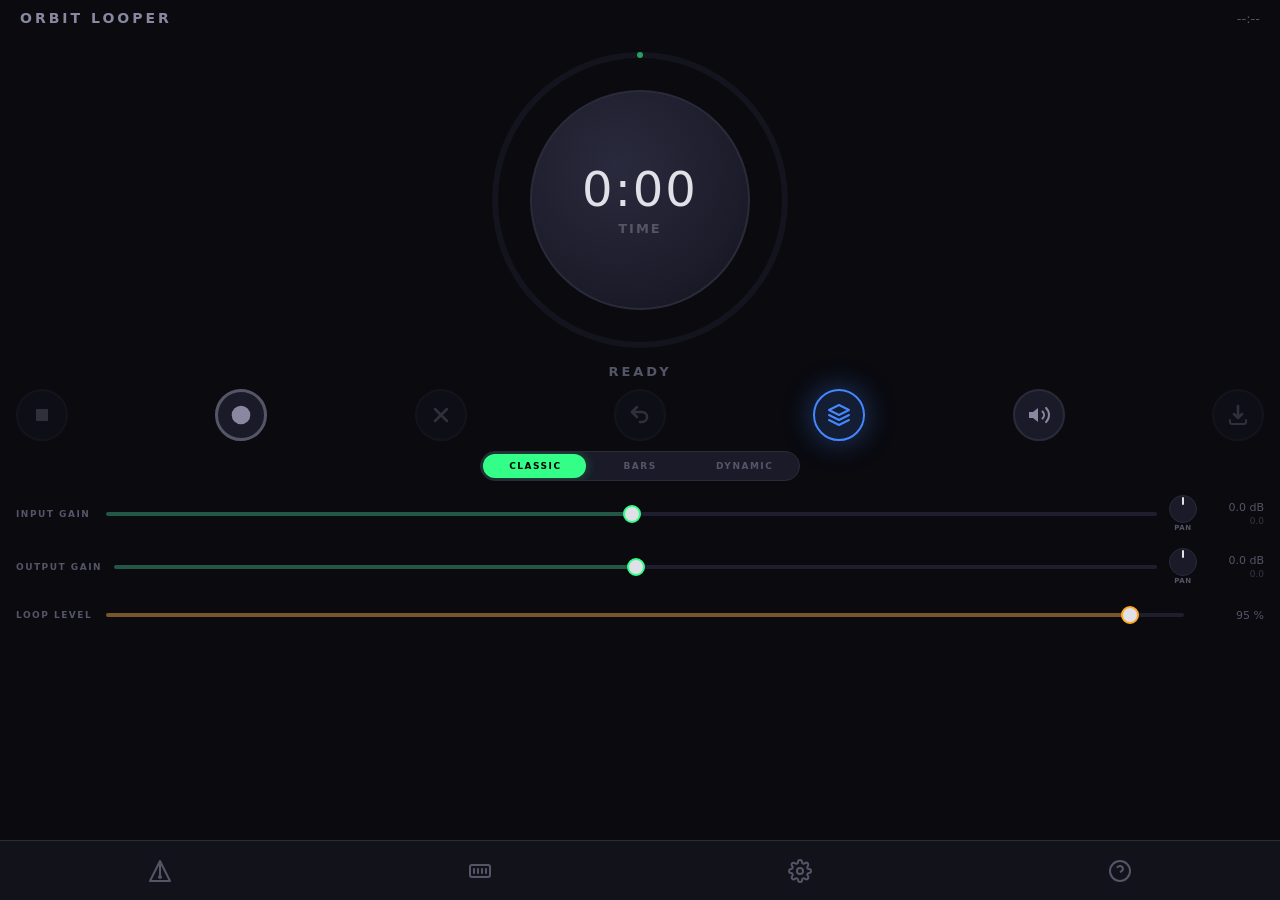
==== Source/ui/public/mobile-index.html @ c8491e8d "v1.0.1 — Android APK Release Android standalone app (arm64-v8a) with full feature parity to desktop:" ====
<!DOCTYPE html>
<html lang="en">

<head>
    <meta charset="UTF-8">
    <meta name="viewport" content="width=device-width, initial-scale=1.0, maximum-scale=1.0, user-scalable=no">
    <title>Orbit Looper</title>
    <link rel="stylesheet" href="style.css">
    <style>
        /* ================================================================
           MOBILE LAYOUT — portrait phone, no scaling
           The .app-wrapper is set to exact screen dimensions by JS below.
           ================================================================ */

        /* Fill screen exactly — JS sets explicit px width/height via inline style.
           Do NOT use width/height here; inline style must win without !important. */
        .app-wrapper {
            transform: none !important;
            flex-direction: column !important;
            overflow: hidden !important;
        }

        /* ── Bottom navigation (sidebar repositioned) ── */
        .sidebar {
            position: fixed !important;
            bottom: 0 !important;
            left: 0 !important;
            right: 0 !important;
            top: auto !important;
            width: 100% !important;
            min-height: unset !important;
            height: 60px !important;
            flex-direction: row !important;
            justify-content: space-around !important;
            align-items: center !important;
            padding: 0 !important;
            gap: 0 !important;
            border-top: 1px solid var(--border) !important;
            border-right: none !important;
            z-index: 200 !important;
        }
        .sidebar-logo   { display: none !important; }
        .sidebar-spacer { display: none !important; }
        .sidebar-icon {
            width: 52px !important;
            height: 52px !important;
            border-radius: 14px !important;
            flex-shrink: 0 !important;
        }

        /* ── Main content fills above bottom nav ── */
        .main-content {
            flex: 1 !important;
            width: 100% !important;
            max-width: 100% !important;
            min-width: 0 !important;
            margin-left: 0 !important;
            overflow-y: auto !important;
            overflow-x: hidden !important;
            padding-bottom: 64px !important;
            align-items: center !important;
            box-sizing: border-box !important;
        }

        /* ── Header ── */
        .header {
            padding: 10px 20px 6px !important;
        }

        /* ── Transport: compact padding for narrower screen ── */
        .transport {
            margin-top: 10px !important;
            padding: 0 16px !important;
        }
        .transport-btn {
            width: 52px !important;
            height: 52px !important;
        }

        /* ── Mode selector: full width ── */
        .mode-3way-container {
            margin-top: 10px !important;
        }
        .mode-3way {
            width: 85% !important;
            max-width: 320px !important;
        }

        /* ── Gain sliders: tighter for mobile ── */
        .gain-controls {
            padding: 0 16px !important;
            gap: 16px !important;
            margin-top: 14px !important;
            margin-bottom: 0 !important;
        }
        .gain-label {
            min-width: 78px !important;
            font-size: 9px !important;
        }
        .gain-slider-thumb {
            width: 18px !important;
            height: 18px !important;
        }

        /* ── State display ── */
        .state-display {
            margin-top: 4px !important;
        }

        /* ── Modals: JS sets width/height to screen.width × innerHeight
           so they don't extend into the off-screen area of the WebView. ── */
        .modal-overlay {
            left: 0 !important;
        }
        .modal-content, .modal {
            max-height: none !important;  /* JS sets this */
        }

        /* ── Pan knobs: slightly larger tap target ── */
        .pan-knob {
            width: 28px !important;
            height: 28px !important;
        }

        /* ── Modal scrolling fix ──
           .modal uses flex-column so the header stays pinned and .modal-content
           gets the remaining space and scrolls. min-height:0 is required to let
           a flex child shrink below its content size. ── */
        .modal {
            display: flex !important;
            flex-direction: column !important;
            overflow: hidden !important;
            background: var(--bg-panel) !important;
            border: 1px solid var(--border) !important;
            border-radius: 12px !important;
            padding: 20px !important;
            box-shadow: 0 10px 40px rgba(0, 0, 0, 0.5) !important;
            /* Force height to match maxHeight set by JS applyModalSize */
        }
        .modal .modal-header {
            flex-shrink: 0 !important;
        }
        .modal .modal-content {
            flex: 1 1 0 !important;
            min-height: 0 !important;
            overflow-y: auto !important;
            -webkit-overflow-scrolling: touch !important;
            /* Reset modal-content styles when nested inside .modal */
            background: none !important;
            border: none !important;
            border-radius: 0 !important;
            padding: 0 !important;
            box-shadow: none !important;
            max-height: none !important;
            width: auto !important;
        }
        /* Make close button a comfortable tap target on mobile */
        .modal-close {
            min-width: 44px !important;
            min-height: 44px !important;
            display: flex !important;
            align-items: center !important;
            justify-content: center !important;
        }
    </style>
</head>

<body>
    <div class="app-wrapper">

        <!-- SIDEBAR -->
        <div class="sidebar">
            <!-- Logo -->
            <div class="sidebar-logo" title="Orbit Looper">
                <svg viewBox="0 0 32 32" width="28" height="28" fill="none" stroke="currentColor" stroke-width="2.5"
                    stroke-linecap="round" stroke-linejoin="round">
                    <circle cx="16" cy="16" r="10" opacity="0.4" />
                    <path d="M16 6 A 10 10 0 0 1 26 16" stroke="var(--color-playing)" />
                    <circle cx="16" cy="16" r="3" fill="var(--color-playing)" stroke="none" />
                </svg>
            </div>

            <!-- Metronome Icon -->
            <div class="sidebar-icon" id="iconMetro" title="Metronome Settings">
                <svg viewBox="0 0 24 24" width="24" height="24" fill="none" stroke="currentColor" stroke-width="2">
                    <path d="M12 2L2 22h20L12 2zm0 4v10" stroke-linecap="round" stroke-linejoin="round" />
                    <circle cx="12" cy="18" r="2" fill="currentColor" stroke="none" />
                </svg>
            </div>

            <!-- MIDI Icon -->
            <div class="sidebar-icon" id="iconMidi" title="MIDI / Key Mapping">
                <svg viewBox="0 0 24 24" width="24" height="24" fill="none" stroke="currentColor" stroke-width="2">
                    <rect x="2" y="6" width="20" height="12" rx="2" stroke-linecap="round" />
                    <path d="M6 10v4M10 10v4M14 10v4M18 10v4" stroke-linecap="round" />
                </svg>
            </div>

            <div class="sidebar-spacer"></div>

            <!-- Speaker Icon (Audio Options - Standalone Only) -->
            <div class="sidebar-icon" id="iconAudio" title="Audio Options" style="display: none;">
                <svg viewBox="0 0 24 24" width="24" height="24" fill="none" stroke="currentColor" stroke-width="2">
                    <path d="M11 5L6 9H2v6h4l5 4V5zM15.54 8.46a5 5 0 0 1 0 7.07M19.07 4.93a10 10 0 0 1 0 14.14" />
                </svg>
            </div>

            <!-- Gear Icon (Orbit Settings) -->
            <div class="sidebar-icon" id="iconGear" title="Orbit Settings">
                <svg viewBox="0 0 24 24" width="24" height="24" fill="none" stroke="currentColor" stroke-width="2">
                    <circle cx="12" cy="12" r="3" />
                    <path
                        d="M19.4 15a1.65 1.65 0 0 0 .33 1.82l.06.06a2 2 0 0 1 0 2.83 2 2 0 0 1-2.83 0l-.06-.06a1.65 1.65 0 0 0-1.82-.33 1.65 1.65 0 0 0-1 1.51V21a2 2 0 0 1-2 2 2 2 0 0 1-2-2v-.09A1.65 1.65 0 0 0 9 19.4a1.65 1.65 0 0 0-1.82.33l-.06.06a2 2 0 0 1-2.83 0 2 2 0 0 1 0-2.83l.06-.06a1.65 1.65 0 0 0 .33-1.82 1.65 1.65 0 0 0-1.51-1H3a2 2 0 0 1-2-2 2 2 0 0 1 2-2h.09A1.65 1.65 0 0 0 4.6 9a1.65 1.65 0 0 0-.33-1.82l-.06-.06a2 2 0 0 1 0-2.83 2 2 0 0 1 2.83 0l.06.06a1.65 1.65 0 0 0 1.82.33H9a1.65 1.65 0 0 0 1-1.51V3a2 2 0 0 1 2-2 2 2 0 0 1 2 2v.09a1.65 1.65 0 0 0 1 1.51 1.65 1.65 0 0 0 1.82-.33l.06-.06a2 2 0 0 1 2.83 0 2 2 0 0 1 0 2.83l-.06.06a1.65 1.65 0 0 0-.33 1.82V9a1.65 1.65 0 0 0 1.51 1H21a2 2 0 0 1 2 2 2 2 0 0 1-2 2h-.09a1.65 1.65 0 0 0-1.51 1z" />
                </svg>
            </div>

            <!-- Help Icon -->
            <div class="sidebar-icon" id="iconHelp" title="Help / About">
                <svg viewBox="0 0 24 24" width="24" height="24" fill="none" stroke="currentColor" stroke-width="2">
                    <circle cx="12" cy="12" r="10" />
                    <path d="M9.09 9a3 3 0 0 1 5.83 1c0 2-3 3-3 3M12 17h.01" />
                </svg>
            </div>

            <!-- Fullscreen Icon (Hidden per user request for future implementation) -->
            <div class="sidebar-icon" id="iconFullscreen" title="Toggle Fullscreen" style="display: none;">
                <svg viewBox="0 0 24 24" width="24" height="24" fill="none" stroke="currentColor" stroke-width="2">
                    d="M8 3H5a2 2 0 0 0-2 2v3m18 0V5a2 2 0 0 0-2-2h-3m0 18h3a2 2 0 0 0 2-2v-3M3 16v3a2 2 0 0 0 2 2h3" />
                </svg>
            </div>
        </div>

        <!-- MAIN CONTENT -->
        <div class="main-content">
            <!-- Header -->
            <div class="header">
                <div class="plugin-name">Orbit Looper</div>
                <div class="loop-time" id="loopTime">--:--</div>
            </div>

            <!-- Main Knob Area -->
            <div class="knob-container">
                <!-- Playback position ring -->
                <svg class="playback-ring" viewBox="0 0 310 310">
                    <!-- Background ring -->
                    <circle cx="155" cy="155" r="145" fill="none" stroke="#1e1e2e" stroke-width="6" opacity="0.5" />
                    <!-- Playback arc -->
                    <circle id="playbackArc" cx="155" cy="155" r="145" fill="none" stroke="#33ff88" stroke-width="6"
                        stroke-dasharray="0 911" stroke-linecap="round" transform="rotate(-90 155 155)" opacity="0.6" />
                    <!-- Playhead dot -->
                    <circle id="playheadDot" cx="155" cy="10" r="5" fill="#33ff88" opacity="0" />
                </svg>

                <!-- Loop Level Knob (Visual Only) -->
                <div class="knob" id="knob">
                    <div class="knob-label">
                        <div class="knob-value" id="mainDisplay">0:00</div>
                        <div class="knob-subtext" id="subDisplay">TIME</div>
                    </div>
                </div>
            </div>

            <!-- State Display -->
            <div class="state-display">
                <div class="state-text empty" id="stateText">READY</div>
            </div>

            <!-- Transport Controls -->
            <div class="transport">
                <!-- Stop/Play Toggle Button -->
                <button class="transport-btn disabled" id="btnStop" title="Stop">
                    <svg class="btn-icon" viewBox="0 0 24 24" id="stopIcon">
                        <rect x="6" y="6" width="12" height="12" rx="1" />
                    </svg>
                </button>

                <!-- Record/Overdub Button -->
                <button class="transport-btn btn-record state-empty" id="btnRecord" title="Record">
                    <svg class="btn-icon" viewBox="0 0 24 24" id="recordIcon">
                        <circle cx="12" cy="12" r="8" />
                    </svg>
                </button>

                <!-- Clear Button -->
                <button class="transport-btn disabled" id="btnClear" title="Clear">
                    <svg class="btn-icon" viewBox="0 0 24 24">
                        <line x1="6" y1="6" x2="18" y2="18" stroke="currentColor" stroke-width="2.5"
                            stroke-linecap="round" />
                        <line x1="18" y1="6" x2="6" y2="18" stroke="currentColor" stroke-width="2.5"
                            stroke-linecap="round" />
                    </svg>
                </button>

                <!-- Undo Button -->
                <button class="transport-btn disabled" id="btnUndo" title="Undo Last Layer">
                    <svg class="btn-icon" viewBox="0 0 24 24">
                        <path d="M9 14L4 9l5-5" fill="none" stroke="currentColor" stroke-width="2.5"
                            stroke-linecap="round" stroke-linejoin="round" />
                        <path d="M4 9h10a5 5 0 0 1 0 10H12" fill="none" stroke="currentColor" stroke-width="2.5"
                            stroke-linecap="round" />
                    </svg>
                </button>

                <!-- Arm Overdub Button (Task 3) -->
                <button class="transport-btn active" id="btnArmOverdub" title="Arm Overdub">
                    <svg class="btn-icon" viewBox="0 0 24 24">
                        <path d="M12 2L2 7l10 5 10-5-10-5zM2 17l10 5 10-5M2 12l10 5 10-5" fill="none"
                            stroke="currentColor" stroke-width="2" stroke-linecap="round" stroke-linejoin="round" />
                    </svg>
                </button>

                <!-- Monitor Button -->
                <button class="transport-btn btn-monitor" id="btnMonitor" title="Disable Monitoring (Active)">
                    <svg class="btn-icon" viewBox="0 0 24 24" id="monitorIcon">
                        <polygon points="11 5 6 9 2 9 2 15 6 15 11 19 11 5" fill="currentColor"></polygon>
                        <path d="M15.54 8.46a5 5 0 0 1 0 7.07" fill="none" stroke="currentColor" stroke-width="2"
                            stroke-linecap="round" stroke-linejoin="round"></path>
                        <path d="M19.07 4.93a10 10 0 0 1 0 14.14" fill="none" stroke="currentColor" stroke-width="2"
                            stroke-linecap="round" stroke-linejoin="round"></path>
                    </svg>
                </button>

                <!-- Export Button -->
                <button class="transport-btn disabled" id="btnExport" title="Export WAV">
                    <svg class="btn-icon" viewBox="0 0 24 24">
                        <path d="M12 3v12M12 15l-4-4M12 15l4-4" fill="none" stroke="currentColor" stroke-width="2.5"
                            stroke-linecap="round" stroke-linejoin="round" />
                        <path d="M4 17v2a2 2 0 002 2h12a2 2 0 002-2v-2" fill="none" stroke="currentColor"
                            stroke-width="2" stroke-linecap="round" />
                    </svg>
                </button>
            </div>

            <!-- Loop Mode 3-Way Toggle -->
            <div class="mode-3way-container">
                <div class="mode-3way" id="loopModeToggle">
                    <div class="mode-segment active" id="segClassic" data-mode="0"
                        title="Classic: First recording defines the loop length. Overdubs stop at this boundary.">
                        CLASSIC</div>
                    <div class="mode-segment" id="segBars" data-mode="1"
                        title="Bars: Loop length is pre-determined by BPM and Bar settings in the Metronome panel.">BARS
                    </div>
                    <div class="mode-segment" id="segDynamic" data-mode="2"
                        title="Dynamic: Overdubs extend the loop length up to the Global Max Length in Settings.">
                        DYNAMIC</div>
                    <div class="mode-selection-pill" id="modePill"></div>
                </div>
            </div>

            <!-- UNIFIED GAIN, METERS, AND SETTINGS LAYOUT -->
            <div class="gain-controls">
                <!-- Input Gain Slider -->
                <div class="gain-control">
                    <div class="gain-label">Input Gain</div>
                    <div class="gain-slider-track" id="inputGainSlider">
                        <div class="gain-slider-meter" id="inputMeterFill"></div>
                        <div class="gain-slider-fill" id="inputGainFill"></div>
                        <div class="gain-slider-thumb" id="inputGainThumb"></div>
                    </div>
                    <div class="pan-knob-container">
                        <div class="pan-knob" id="inputPanKnob" title="Double-click to reset (Drag up/down to pan)">
                            <div class="pan-indicator" id="inputPanIndicator"></div>
                        </div>
                        <div class="pan-knob-label">PAN</div>
                    </div>
                    <div class="gain-value-container">
                        <div class="gain-value" id="inputGainValue">0.0 dB</div>
                        <div class="peak-value" id="inputPeakValue">0.0</div>
                    </div>
                </div>

                <!-- Output Gain Slider -->
                <div class="gain-control">
                    <div class="gain-label">Output Gain</div>
                    <div class="gain-slider-track" id="outputGainSlider">
                        <div class="gain-slider-meter" id="outputMeterFill"></div>
                        <div class="gain-slider-fill" id="outputGainFill"></div>
                        <div class="gain-slider-thumb" id="outputGainThumb"></div>
                    </div>
                    <div class="pan-knob-container">
                        <div class="pan-knob" id="outputPanKnob" title="Double-click to reset (Drag up/down to pan)">
                            <div class="pan-indicator" id="outputPanIndicator"></div>
                        </div>
                        <div class="pan-knob-label">PAN</div>
                    </div>
                    <div class="gain-value-container">
                        <div class="gain-value" id="outputGainValue">0.0 dB</div>
                        <div class="peak-value" id="outputPeakValue">0.0</div>
                    </div>
                </div>

                <!-- Loop Level -->
                <div class="gain-control">
                    <div class="gain-label">Loop Level</div>
                    <div class="gain-slider-track" id="loopLevelSlider">
                        <div class="gain-slider-fill" id="loopLevelFill"
                            style="background: rgba(255, 170, 34, 0.4); width: 95%;"></div>
                        <div class="gain-slider-thumb" id="loopLevelThumb"
                            style="border-color: var(--color-overdubbing); left: 95%;"></div>
                    </div>
                    <div class="pan-knob-container" style="visibility: hidden;">
                        <div class="pan-knob"></div>
                    </div>
                    <div class="gain-value" id="loopLevelValue">95 %</div>
                </div>
            </div>

            <!-- MIDI CC Mapping Panel -->

            <div class="midi-rows" id="midiRows">
                <!-- Column Headers -->
                <div class="mapping-header">
                    <div class="mapping-col-title"></div>
                    <div class="mapping-col-title">MIDI</div>
                    <div class="mapping-col-title">Key</div>
                </div>
                <div class="midi-row" data-action="11">
                    <div class="midi-action-name">Play</div>
                    <div class="mapping-cell">
                        <div class="midi-cc-display" id="midiCC11">--</div>
                        <button class="midi-learn-btn" id="midiLearn11">Learn</button>
                        <button class="midi-clear-btn hidden" id="midiClear11">&times;</button>
                    </div>
                    <div class="mapping-cell">
                        <div class="midi-cc-display" id="keyBind11">--</div>
                        <button class="midi-learn-btn" id="keyLearn11">Learn</button>
                        <button class="midi-clear-btn hidden" id="keyClear11">&times;</button>
                    </div>
                </div>
                <div class="midi-row" data-action="0">
                    <div class="midi-action-name">Record</div>
                    <div class="mapping-cell">
                        <div class="midi-cc-display" id="midiCC0">--</div>
                        <button class="midi-learn-btn" id="midiLearn0">Learn</button>
                        <button class="midi-clear-btn hidden" id="midiClear0">&times;</button>
                    </div>
                    <div class="mapping-cell">
                        <div class="midi-cc-display" id="keyBind0">--</div>
                        <button class="midi-learn-btn" id="keyLearn0">Learn</button>
                        <button class="midi-clear-btn hidden" id="keyClear0">&times;</button>
                    </div>
                </div>
                <div class="midi-row" data-action="1">
                    <div class="midi-action-name">Stop</div>
                    <div class="mapping-cell">
                        <div class="midi-cc-display" id="midiCC1">--</div>
                        <button class="midi-learn-btn" id="midiLearn1">Learn</button>
                        <button class="midi-clear-btn hidden" id="midiClear1">&times;</button>
                    </div>
                    <div class="mapping-cell">
                        <div class="midi-cc-display" id="keyBind1">--</div>
                        <button class="midi-learn-btn" id="keyLearn1">Learn</button>
                        <button class="midi-clear-btn hidden" id="keyClear1">&times;</button>
                    </div>
                </div>
                <div class="midi-row" data-action="2">
                    <div class="midi-action-name">Clear</div>
                    <div class="mapping-cell">
                        <div class="midi-cc-display" id="midiCC2">--</div>
                        <button class="midi-learn-btn" id="midiLearn2">Learn</button>
                        <button class="midi-clear-btn hidden" id="midiClear2">&times;</button>
                    </div>
                    <div class="mapping-cell">
                        <div class="midi-cc-display" id="keyBind2">--</div>
                        <button class="midi-learn-btn" id="keyLearn2">Learn</button>
                        <button class="midi-clear-btn hidden" id="keyClear2">&times;</button>
                    </div>
                </div>
                <div class="midi-row" data-action="3">
                    <div class="midi-action-name">Undo</div>
                    <div class="mapping-cell">
                        <div class="midi-cc-display" id="midiCC3">--</div>
                        <button class="midi-learn-btn" id="midiLearn3">Learn</button>
                        <button class="midi-clear-btn hidden" id="midiClear3">&times;</button>
                    </div>
                    <div class="mapping-cell">
                        <div class="midi-cc-display" id="keyBind3">--</div>
                        <button class="midi-learn-btn" id="keyLearn3">Learn</button>
                        <button class="midi-clear-btn hidden" id="keyClear3">&times;</button>
                    </div>
                </div>
                <div class="midi-row" data-action="4">
                    <div class="midi-action-name">Footswitch</div>
                    <div class="mapping-cell">
                        <div class="midi-cc-display" id="midiCC4">--</div>
                        <button class="midi-learn-btn" id="midiLearn4">Learn</button>
                        <button class="midi-clear-btn hidden" id="midiClear4">&times;</button>
                    </div>
                    <div class="mapping-cell">
                        <div class="midi-cc-display" id="keyBind4">--</div>
                        <button class="midi-learn-btn" id="keyLearn4">Learn</button>
                        <button class="midi-clear-btn hidden" id="keyClear4">&times;</button>
                    </div>
                </div>
                <div class="midi-row" data-action="5">
                    <div class="midi-action-name">Overdub</div>
                    <div class="mapping-cell">
                        <div class="midi-cc-display" id="midiCC5">--</div>
                        <button class="midi-learn-btn" id="midiLearn5">Learn</button>
                        <button class="midi-clear-btn hidden" id="midiClear5">&times;</button>
                    </div>
                    <div class="mapping-cell">
                        <div class="midi-cc-display" id="keyBind5">--</div>
                        <button class="midi-learn-btn" id="keyLearn5">Learn</button>
                        <button class="midi-clear-btn hidden" id="keyClear5">&times;</button>
                    </div>
                </div>
                <div class="midi-row" data-action="6">
                    <div class="midi-action-name">Bar Mode</div>
                    <div class="mapping-cell">
                        <div class="midi-cc-display" id="midiCC6">--</div>
                        <button class="midi-learn-btn" id="midiLearn6">Learn</button>
                        <button class="midi-clear-btn hidden" id="midiClear6">&times;</button>
                    </div>
                    <div class="mapping-cell">
                        <div class="midi-cc-display" id="keyBind6">--</div>
                        <button class="midi-learn-btn" id="keyLearn6">Learn</button>
                        <button class="midi-clear-btn hidden" id="keyClear6">&times;</button>
                    </div>
                </div>
                <div class="midi-row" data-action="7">
                    <div class="midi-action-name">Click</div>
                    <div class="mapping-cell">
                        <div class="midi-cc-display" id="midiCC7">--</div>
                        <button class="midi-learn-btn" id="midiLearn7">Learn</button>
                        <button class="midi-clear-btn hidden" id="midiClear7">&times;</button>
                    </div>
                    <div class="mapping-cell">
                        <div class="midi-cc-display" id="keyBind7">--</div>
                        <button class="midi-learn-btn" id="keyLearn7">Learn</button>
                        <button class="midi-clear-btn hidden" id="keyClear7">&times;</button>
                    </div>
                </div>
                <div class="midi-row" data-action="8">
                    <div class="midi-action-name">Pre-count</div>
                    <div class="mapping-cell">
                        <div class="midi-cc-display" id="midiCC8">--</div>
                        <button class="midi-learn-btn" id="midiLearn8">Learn</button>
                        <button class="midi-clear-btn hidden" id="midiClear8">&times;</button>
                    </div>
                    <div class="mapping-cell">
                        <div class="midi-cc-display" id="keyBind8">--</div>
                        <button class="midi-learn-btn" id="keyLearn8">Learn</button>
                        <button class="midi-clear-btn hidden" id="keyClear8">&times;</button>
                    </div>
                </div>
                <div class="midi-row" data-action="9">
                    <div class="midi-action-name">Arm Overdub</div>
                    <div class="mapping-cell">
                        <div class="midi-cc-display" id="midiCC9">--</div>
                        <button class="midi-learn-btn" id="midiLearn9">Learn</button>
                        <button class="midi-clear-btn hidden" id="midiClear9">&times;</button>
                    </div>
                    <div class="mapping-cell">
                        <div class="midi-cc-display" id="keyBind9">--</div>
                        <button class="midi-learn-btn" id="keyLearn9">Learn</button>
                        <button class="midi-clear-btn hidden" id="keyClear9">&times;</button>
                    </div>
                </div>
                <div class="midi-row" data-action="10">
                    <div class="midi-action-name">Play Click</div>
                    <div class="mapping-cell">
                        <div class="midi-cc-display" id="midiCC10">--</div>
                        <button class="midi-learn-btn" id="midiLearn10">Learn</button>
                        <button class="midi-clear-btn hidden" id="midiClear10">&times;</button>
                    </div>
                    <div class="mapping-cell">
                        <div class="midi-cc-display" id="keyBind10">--</div>
                        <button class="midi-learn-btn" id="keyLearn10">Learn</button>
                        <button class="midi-clear-btn hidden" id="keyClear10">&times;</button>
                    </div>
                </div>
                <div class="midi-row" data-action="12">
                    <div class="midi-action-name">Monitor</div>
                    <div class="mapping-cell">
                        <div class="midi-cc-display" id="midiCC12">--</div>
                        <button class="midi-learn-btn" id="midiLearn12">Learn</button>
                        <button class="midi-clear-btn hidden" id="midiClear12">&times;</button>
                    </div>
                    <div class="mapping-cell">
                        <div class="midi-cc-display" id="keyBind12">--</div>
                        <button class="midi-learn-btn" id="keyLearn12">Learn</button>
                        <button class="midi-clear-btn hidden" id="keyClear12">&times;</button>
                    </div>
                </div>
                <div class="midi-row" data-action="13">
                    <div class="midi-action-name">Loop Mode ↻</div>
                    <div class="mapping-cell">
                        <div class="midi-cc-display" id="midiCC13">--</div>
                        <button class="midi-learn-btn" id="midiLearn13">Learn</button>
                        <button class="midi-clear-btn hidden" id="midiClear13">&times;</button>
                    </div>
                    <div class="mapping-cell">
                        <div class="midi-cc-display" id="keyBind13">--</div>
                        <button class="midi-learn-btn" id="keyLearn13">Learn</button>
                        <button class="midi-clear-btn hidden" id="keyClear13">&times;</button>
                    </div>
                </div>
                <div class="midi-row" data-action="14">
                    <div class="midi-action-name">Classic Mode</div>
                    <div class="mapping-cell">
                        <div class="midi-cc-display" id="midiCC14">--</div>
                        <button class="midi-learn-btn" id="midiLearn14">Learn</button>
                        <button class="midi-clear-btn hidden" id="midiClear14">&times;</button>
                    </div>
                    <div class="mapping-cell">
                        <div class="midi-cc-display" id="keyBind14">--</div>
                        <button class="midi-learn-btn" id="keyLearn14">Learn</button>
                        <button class="midi-clear-btn hidden" id="keyClear14">&times;</button>
                    </div>
                </div>
                <div class="midi-row" data-action="15">
                    <div class="midi-action-name">Beats Mode</div>
                    <div class="mapping-cell">
                        <div class="midi-cc-display" id="midiCC15">--</div>
                        <button class="midi-learn-btn" id="midiLearn15">Learn</button>
                        <button class="midi-clear-btn hidden" id="midiClear15">&times;</button>
                    </div>
                    <div class="mapping-cell">
                        <div class="midi-cc-display" id="keyBind15">--</div>
                        <button class="midi-learn-btn" id="keyLearn15">Learn</button>
                        <button class="midi-clear-btn hidden" id="keyClear15">&times;</button>
                    </div>
                </div>
                <div class="midi-row" data-action="16">
                    <div class="midi-action-name">Dynamic Mode</div>
                    <div class="mapping-cell">
                        <div class="midi-cc-display" id="midiCC16">--</div>
                        <button class="midi-learn-btn" id="midiLearn16">Learn</button>
                        <button class="midi-clear-btn hidden" id="midiClear16">&times;</button>
                    </div>
                    <div class="mapping-cell">
                        <div class="midi-cc-display" id="keyBind16">--</div>
                        <button class="midi-learn-btn" id="keyLearn16">Learn</button>
                        <button class="midi-clear-btn hidden" id="keyClear16">&times;</button>
                    </div>
                </div>
                <div class="midi-row" data-action="17">
                    <div class="midi-action-name">Pan In → L</div>
                    <div class="mapping-cell">
                        <div class="midi-cc-display" id="midiCC17">--</div>
                        <button class="midi-learn-btn" id="midiLearn17">Learn</button>
                        <button class="midi-clear-btn hidden" id="midiClear17">&times;</button>
                    </div>
                    <div class="mapping-cell">
                        <div class="midi-cc-display" id="keyBind17">--</div>
                        <button class="midi-learn-btn" id="keyLearn17">Learn</button>
                        <button class="midi-clear-btn hidden" id="keyClear17">&times;</button>
                    </div>
                </div>
                <div class="midi-row" data-action="18">
                    <div class="midi-action-name">Pan In → C</div>
                    <div class="mapping-cell">
                        <div class="midi-cc-display" id="midiCC18">--</div>
                        <button class="midi-learn-btn" id="midiLearn18">Learn</button>
                        <button class="midi-clear-btn hidden" id="midiClear18">&times;</button>
                    </div>
                    <div class="mapping-cell">
                        <div class="midi-cc-display" id="keyBind18">--</div>
                        <button class="midi-learn-btn" id="keyLearn18">Learn</button>
                        <button class="midi-clear-btn hidden" id="keyClear18">&times;</button>
                    </div>
                </div>
                <div class="midi-row" data-action="19">
                    <div class="midi-action-name">Pan In → R</div>
                    <div class="mapping-cell">
                        <div class="midi-cc-display" id="midiCC19">--</div>
                        <button class="midi-learn-btn" id="midiLearn19">Learn</button>
                        <button class="midi-clear-btn hidden" id="midiClear19">&times;</button>
                    </div>
                    <div class="mapping-cell">
                        <div class="midi-cc-display" id="keyBind19">--</div>
                        <button class="midi-learn-btn" id="keyLearn19">Learn</button>
                        <button class="midi-clear-btn hidden" id="keyClear19">&times;</button>
                    </div>
                </div>

            </div>



            <div class="metro-content" id="metroContent">
                <!-- ROW 1: Timing & Mode -->
                <div class="metro-grid-row">
                    <div class="metro-group">
                        <div class="metro-input-wrapper">
                            <span class="metro-label-small">BPM</span>
                            <input type="number" class="metro-input" id="bpmInput" value="120" min="30" max="300">
                        </div>
                    </div>

                    <div class="metro-group">
                        <div class="metro-input-wrapper">
                            <span class="metro-label-small">BEATS</span>
                            <input type="number" class="metro-input" id="beatsInput" value="4" min="1" max="16">
                        </div>
                    </div>

                    <!-- Loop Length (Always visible now) -->
                    <div class="metro-group" id="barsInputContainer">
                        <div class="metro-input-wrapper">
                            <span class="metro-label-small">BARS</span>
                            <input type="number" class="metro-input" id="barsInput" value="4" min="1" max="999">
                        </div>
                    </div>

                    <div class="metro-group" style="margin-left: auto;">
                        <span class="metro-label-small">MODE</span>
                        <div class="metro-mode-display" id="metroModeDisplay">SEC</div>
                    </div>
                </div>

                <div class="metro-duration" id="metroDuration">Duration: 8.0s</div>

                <!-- ROW 2: Playback Features -->
                <div class="metro-grid-row">
                    <div class="metro-group">
                        <span class="metro-label-small">CLICK</span>
                        <div class="toggle-switch" id="clickToggle">
                            <div class="toggle-thumb"></div>
                        </div>
                        <button class="play-click-btn" id="playClickBtn" title="Audition Click">
                            <svg viewBox="0 0 24 24" width="10" height="10" fill="currentColor">
                                <path d="M8 5v14l11-7z" />
                            </svg>
                        </button>
                    </div>

                    <div class="metro-group">
                        <span class="metro-label-small">PRE-COUNT</span>
                        <div class="toggle-switch" id="preCountToggle">
                            <div class="toggle-thumb"></div>
                        </div>
                    </div>

                    <div class="metro-group" id="preCountGroup"
                        style="opacity: 0.4; pointer-events: none; margin-left: 0;">
                        <div class="metro-input-wrapper">
                            <span class="metro-label-small">PRE-COUNT BARS</span>
                            <input type="number" class="metro-input" id="preCountBarsInput" value="2" min="1" max="16"
                                style="width: 40px;">
                        </div>
                    </div>
                </div>

                <!-- ROW 3: Rhythm Matrix -->
                <div class="metro-matrix">
                    <div class="rhythm-row-container">
                        <span class="rhythm-label-large">A</span>
                        <div class="rhythm-row" id="accentRow"></div>
                    </div>
                    <div class="rhythm-row-container">
                        <span class="rhythm-label-large">B</span>
                        <div class="rhythm-row" id="regularRow"></div>
                    </div>
                </div>
            </div>
        </div>

        <!-- Version Footer -->
        <!-- MODALS -->
        <style>
            .modal-overlay {
                position: fixed;
                top: 0;
                left: 60px;
                /* Offset by sidebar */
                right: 0;
                bottom: 0;
                background: rgba(0, 0, 0, 0.85);
                z-index: 200;
                display: none;
                justify-content: center;
                align-items: center;
                backdrop-filter: blur(4px);
            }

            .modal-overlay.open {
                display: flex;
            }

            .modal-content {
                background: var(--bg-panel);
                border: 1px solid var(--border);
                border-radius: 12px;
                width: 90%;
                max-width: 400px;
                max-height: 90vh;
                overflow-y: auto;
                padding: 20px;
                box-shadow: 0 10px 40px rgba(0, 0, 0, 0.5);
                position: relative;
            }

            .modal-header {
                display: flex;
                justify-content: space-between;
                align-items: center;
                margin-bottom: 20px;
                padding-bottom: 10px;
                border-bottom: 1px solid var(--border);
            }

            .modal-title {
                font-size: 14px;
                font-weight: 700;
                text-transform: uppercase;
                letter-spacing: 2px;
                color: var(--text-primary);
            }

            .modal-close {
                background: none;
                border: none;
                color: var(--text-dim);
                font-size: 24px;
                cursor: pointer;
                line-height: 1;
            }

            .modal-close:hover {
                color: var(--text-primary);
            }
        </style>

        <!-- METRONOME MODAL -->
        <div class="modal-overlay" id="modalMetro">
            <div class="modal-content">
                <div class="modal-header">
                    <div class="modal-title">Metronome Settings</div>
                    <button class="modal-close" onclick="toggleModal('modalMetro')">&times;</button>
                </div>
                <!-- Content moved from panel -->
                <div id="metroModalContent"></div>
            </div>
        </div>

        <!-- MIDI MODAL -->
        <div class="modal-overlay" id="modalMidi">
            <div class="modal-content">
                <div class="modal-header">
                    <div class="modal-title">Mapping</div>
                    <button class="modal-close" onclick="toggleModal('modalMidi')">&times;</button>
                </div>
                <div id="midiModalContent"></div>
            </div>
        </div>

        <!-- SETTINGS MODAL -->
        <div class="modal-overlay" id="modalSettings">
            <div class="modal">
                <div class="modal-header">
                    <div class="modal-title">Orbit Settings</div>
                    <div class="modal-close" onclick="toggleModal('modalSettings')">&times;</div>
                </div>
                <div class="modal-content" id="settingsModalContent">
                    <!-- content moved by JS -->
                </div>
            </div>
        </div>

        <!-- HELP MODAL -->
        <div class="modal-overlay" id="modalHelp">
            <div class="modal">
                <div class="modal-header">
                    <div class="modal-title">Help / About</div>
                    <div class="modal-close" onclick="toggleModal('modalHelp')">&times;</div>
                </div>
                <div class="modal-content" id="helpModalContent">
                    <!-- content moved by JS -->
                </div>
            </div>
        </div>

        <!-- No resize handle on Android -->

    </div> <!-- Close app-wrapper -->

    <!-- OFF-SCREEN CONTENT TO BE MOVED INTO MODALS -->
    <div style="display:none">
        <!-- Settings Content -->
        <div id="settingsContent">
            <div class="settings-group">
                <div class="settings-label">GLOBAL MAX LENGTH</div>
                <div class="settings-desc">Allocates fixed RAM for all loop layers. Higher values use more memory.</div>
                <div class="settings-options" id="maxLenOptions">
                    <button class="settings-opt" data-value="60">1m</button>
                    <button class="settings-opt" data-value="120">2m</button>
                    <button class="settings-opt active" data-value="300">5m</button>
                    <button class="settings-opt" data-value="600">10m</button>
                    <button class="settings-opt" data-value="1200">20m</button>
                </div>
            </div>
            <div class="settings-group">
                <div class="settings-label">MAX LAYERS</div>
                <div class="settings-desc">Maximum number of independent overdub layers. More layers use more memory.
                </div>
                <div class="settings-options" id="maxLayerOptions">
                    <button class="settings-opt" data-value="2">2</button>
                    <button class="settings-opt" data-value="4">4</button>
                    <button class="settings-opt" data-value="6">6</button>
                    <button class="settings-opt active" data-value="8">8</button>
                </div>
            </div>
            <div class="settings-group">
                <div class="settings-label">FEEDBACK PREVENTION</div>
                <div class="settings-desc">Mute audio input pass-through to prevent feedback from internal speakers. Recording still works while muted.</div>
                <div style="display:flex; align-items:center; gap:10px; margin-top:8px;">
                    <span class="metro-label-small" style="font-size:10px;">MUTE INPUT</span>
                    <div class="toggle-switch" id="feedbackMuteToggle">
                        <div class="toggle-thumb"></div>
                    </div>
                </div>
                <div style="display:flex; align-items:center; gap:10px; margin-top:8px;">
                    <span class="metro-label-small" style="font-size:10px;">MUTE INPUT ON STARTUP</span>
                    <div class="toggle-switch active" id="muteOnStartupToggle">
                        <div class="toggle-thumb"></div>
                    </div>
                </div>
            </div>
            <div class="settings-group" id="btClassicGroup" style="display:none;">
                <div class="settings-label">BLUETOOTH CLASSIC MIDI</div>
                <div class="settings-desc">Connect to Bluetooth Classic MIDI controllers (SPP).</div>
                <div id="btClassicDeviceList"></div>
                <button class="settings-opt" id="btClassicRefreshBtn"
                        onclick="window.__JUCE__.backend.emitEvent('btClassicScan',{})">
                    REFRESH
                </button>
                <div id="btClassicPermError" style="display:none;" class="settings-desc">
                    Bluetooth permissions not granted. Please enable in Android Settings.
                </div>
            </div>
        </div>

        <!-- Help Content -->
        <div id="helpDetailContent">
            <!-- FOOTSWITCH MODE & GESTURES (MOVED TO TOP) -->
            <div class="memory-info"
                style="padding:12px; background:rgba(68,136,255,0.12); border-left:3px solid var(--color-armed); font-size:11px; color:var(--text-secondary); line-height:1.4; margin-bottom: 2px;">
                <span style="color:var(--text-primary); font-weight:bold; display:block; margin-bottom:0px;">
                    Footswitch Mode (Ditto Style)
                </span>
            </div>

            <div class="footswitch-info"
                style="margin-bottom: 5px; background: rgba(68, 136, 255, 0.05); padding: 12px; border-radius: 6px; border-left: 3px solid var(--color-armed);">
                <div class="footswitch-info-title"
                    style="color:var(--text-primary); font-weight:bold; font-size: 11px; margin-bottom: 8px; text-transform: uppercase;">
                    Gestures</div>
                <div class="footswitch-info-row"
                    style="display: flex; justify-content: space-between; font-size: 10px; margin-bottom: 4px;">
                    <span class="footswitch-gesture" style="font-weight: bold; color: var(--color-playing);">1×
                        TAP</span>
                    <span class="footswitch-desc" style="color: var(--text-secondary);">Rec → Play → Overdub</span>
                </div>
                <div class="footswitch-info-row"
                    style="display: flex; justify-content: space-between; font-size: 10px; margin-bottom: 4px;">
                    <span class="footswitch-gesture" style="font-weight: bold; color: var(--color-stopped);">2×
                        TAP</span>
                    <span class="footswitch-desc" style="color: var(--text-secondary);">Stop Playback</span>
                </div>
                <div class="footswitch-info-row"
                    style="display: flex; justify-content: space-between; font-size: 10px; margin-bottom: 4px;">
                    <span class="footswitch-gesture" style="font-weight: bold; color: var(--color-empty);">2× TAP +
                        HOLD</span>
                    <span class="footswitch-desc" style="color: var(--text-secondary);">Clear All</span>
                </div>
                <div class="footswitch-info-row"
                    style="display: flex; justify-content: space-between; font-size: 10px;">
                    <span class="footswitch-gesture"
                        style="font-weight: bold; color: var(--color-overdubbing);">HOLD</span>
                    <span class="footswitch-desc" style="color: var(--text-secondary);">Undo Last Layer</span>
                </div>
            </div>

            <div class="memory-info"
                style="padding:10px 12px; background:rgba(68,136,255,0.08); border-left:3px solid var(--color-armed); font-size:10px; color:var(--text-secondary); line-height:1.4; margin-bottom: 12px;">
                <div style="display: flex; align-items: flex-start; gap: 8px;">
                    <svg viewBox="0 0 24 24" width="16" height="16" fill="none" stroke="currentColor" stroke-width="2"
                        style="flex-shrink: 0; margin-top: 1px;">
                        <rect x="2" y="6" width="20" height="12" rx="2" stroke-linecap="round" />
                        <path d="M6 10v4M10 10v4M14 10v4M18 10v4" stroke-linecap="round" />
                    </svg>
                    <div>
                        To activate this mode, go to the <b>Mapping</b> modal menu and assign a <b>MIDI CC</b> or <b>Key
                            Mapping</b> to the <b>Footswitch</b> action.
                    </div>
                </div>
            </div>

            <div class="memory-info"
                style="margin-top:2px; padding:12px; background:rgba(51,255,136,0.1); border-left:3px solid var(--color-playing); font-size:11px; color:var(--text-secondary); line-height:1.4; margin-bottom: 12px;">
                <span style="color:var(--text-primary); font-weight:bold; display:block; margin-bottom:5px;">🔄
                    Looping Modes</span>
                <ul style="margin: 5px 0 0 15px; padding: 0;">
                    <li style="margin-bottom: 4px;"><b>Classic Mode</b>: The first layer defines the total loop length.
                    </li>
                    <li style="margin-bottom: 4px;"><b>Bars Mode</b>: Length is pre-determined by BPM and Bar settings.
                    </li>
                    <li style="margin-bottom: 4px;"><b>Dynamic Mode</b>: Overdubs extend the loop length dynamically
                        until reaching the Global Max Length set in the Settings menu.</li>
                </ul>
            </div>

            <div class="memory-info"
                style="padding:12px; background:rgba(51,255,136,0.08); border-left:3px solid var(--color-playing); font-size:11px; color:var(--text-secondary); line-height:1.4; margin-bottom: 12px;">
                <span style="color:var(--text-primary); font-weight:bold; display:block; margin-bottom:5px;">🎵
                    Metronome / Click Track</span>
                Sample-accurate click track synthesized in the audio thread, routed through your audio interface.
                <ul style="margin: 5px 0 0 15px; padding: 0;">
                    <li style="margin-bottom: 4px;"><b>Play ▶ Button</b>: Audition the click at the current BPM without
                        recording — useful to check speed before committing.</li>
                    <li style="margin-bottom: 4px;"><b>Click Toggle</b>: Enable or disable the metronome click during
                        recording and playback, speed is driven by the BPM setting.</li>
                    <li style="margin-bottom: 4px;"><b>Pre-Count</b>: Count-in bars before recording starts — works with
                        all trigger methods (button, key, MIDI, footswitch).</li>
                    <li style="margin-bottom: 4px;"><b>Rhythm Matrix</b>: Step-sequencer-style pattern editor for accent
                        (A) and regular (B) beats, up to 16 beats per bar.</li>
                </ul>
            </div>

            <div class="memory-info"
                style="padding:12px; background:rgba(68,136,255,0.1); border-left:3px solid var(--color-armed); font-size:11px; color:var(--text-secondary); line-height:1.4; margin-bottom: 12px;">
                <span style="color:var(--text-primary); font-weight:bold; display:block; margin-bottom:5px;">🎯
                    Arm Overdub</span>
                Queues an overdub to start precisely at the next loop boundary instead of immediately. When armed, the
                status displays <b>ARMED</b> with a blue indicator. The overdub will automatically engage when the loop
                restarts, ensuring perfectly timed layers. Enabled by default.
            </div>

            <div class="memory-info"
                style="padding:12px; background:rgba(68,136,255,0.08); border-left:3px solid var(--color-armed); font-size:11px; color:var(--text-secondary); line-height:1.4; margin-bottom: 12px;">
                <span style="color:var(--text-primary); font-weight:bold; display:block; margin-bottom:5px;">⌨️
                    Key Bindings</span>
                Bind any keyboard key to any of the 20 mappable actions from the MIDI / Key Mapping panel.
                Each action supports <b>one key</b> — assigning a key that is already bound to another action will
                automatically reassign it (auto-exclusive). Bindings are saved with the plugin state.
            </div>

            <div class="memory-info"
                style="padding:12px; background:rgba(51,255,136,0.06); border-left:3px solid var(--color-playing); font-size:11px; color:var(--text-secondary); line-height:1.4; margin-bottom: 12px;">
                <span style="color:var(--text-primary); font-weight:bold; display:block; margin-bottom:5px;">💡
                    Visual Feedback</span>
                <ul style="margin: 5px 0 0 15px; padding: 0;">
                    <li style="margin-bottom: 4px;"><b style="color: #ffaa22;">Orange Ring Flash</b>: Undo — the
                        playback ring briefly flashes orange when a layer is removed.</li>
                    <li style="margin-bottom: 4px;"><b style="color: #ff4444;">Red Ring Flash</b>: Clear — the ring
                        flashes red when the entire loop is cleared.</li>
                    <li style="margin-bottom: 4px;"><b>Pulsing State Text</b>: The status label (RECORDING, OVERDUBBING,
                        etc.) pulses to indicate active states.</li>
                    <li style="margin-bottom: 4px;"><b>Beat Highlighting</b>: Rhythm matrix cells highlight in sync with
                        the metronome beat.</li>
                    <li style="margin-bottom: 4px;"><b style="color: #4488ff;">Blue Arm Overdub</b>: When overdub is
                        armed and waiting for the loop boundary, the status shows ARMED with a blue indicator.</li>
                </ul>
            </div>

            <div class="memory-info"
                style="padding:12px; background:rgba(255,170,34,0.08); border-left:3px solid var(--color-overdubbing); font-size:11px; color:var(--text-secondary); line-height:1.4; margin-bottom: 12px;">
                <span style="color:var(--text-primary); font-weight:bold; display:block; margin-bottom:5px;">🔊
                    Multi-Layer Architecture</span>
                Instead of a single buffer with destructive overdub, the looper uses up to <b id="helpMaxLayers">8</b>
                independent layers. Each layer is a separate audio recording — overdubs never overwrite previous
                recordings. Use <b>Undo</b> to remove layers one at a time. The maximum number of layers can be
                configured in the <b>Settings</b> menu (default: 8).
            </div>

            <div class="memory-info"
                style="padding:12px; background:rgba(255,170,34,0.1); border-left:3px solid var(--color-overdubbing); font-size:11px; color:var(--text-secondary); line-height:1.4; margin-bottom: 12px;">
                <span style="color:var(--text-primary); font-weight:bold; display:block; margin-bottom:5px;">⚠️
                    Memory RAM Usage</span>
                All loop layers are stored in active RAM for zero-latency overdubbing. Longer Max Length settings
                combined with more layers use more memory.
                <ul style="margin: 5px 0 0 15px; padding: 0;">
                    <li><b>5 Minutes</b> (8 layers): ~0.9 GB RAM</li>
                    <li><b>10 Minutes</b> (8 layers): ~1.8 GB RAM</li>
                    <li><b>20 Minutes</b> (8 layers): ~3.7 GB RAM</li>
                </ul>
            </div>

            <div
                style="font-size: 10px; color: var(--text-dim); text-align: center; border-top: 1px solid var(--border); padding-top: 10px;">
                <div style="margin-bottom: 5px;">Orbit Looper v1.0.0</div>
                <div style="margin-bottom: 5px;">Debug Console: <span
                        style="color: var(--text-secondary);">Ctrl+Shift+D</span></div>
                <a href="https://github.com/dev-dhg/orbit-looper" target="_blank"
                    style="color: var(--color-playing); text-decoration: none;">github.com/dev-dhg/orbit-looper</a>
            </div>
        </div>
    </div>

    <!-- CUSTOM CONFIRM MODAL (OUTSIDE WRAPPER) -->
    <div class="modal-overlay" id="modalConfirm" style="z-index: 9999;">
        <div class="modal" style="max-width: 400px; text-align: center;">
            <div class="modal-header" style="justify-content: center; border-bottom: none; margin-bottom: -10px;">
                <div class="modal-title" id="confirmTitle" style="color: #ffaa22; font-size: 14px;">Warning</div>
            </div>
            <div id="confirmMessage"
                style="font-size: 12px; line-height: 1.5; color: var(--text-secondary); margin: 20px 0; text-align: left; background: rgba(255,170,34,0.1); padding: 15px; border-radius: 6px; border-left: 3px solid #ffaa22;">
                Message goes here
            </div>
            <div style="display: flex; gap: 10px; justify-content: center; margin-top: 20px;">
                <button id="confirmCancelBtn"
                    style="flex: 1; padding: 10px; border-radius: 6px; border: 1px solid var(--border); background: var(--surface); color: var(--text-primary); cursor: pointer; font-weight: 600;">Cancel</button>
                <button id="confirmOkBtn"
                    style="flex: 1; padding: 10px; border-radius: 6px; border: none; background: rgba(255,170,34,0.8); color: #fff; cursor: pointer; font-weight: 600;">Proceed</button>
            </div>
        </div>
    </div>

    <div id="debugLog"
        style="display:none; position:fixed; top:10px; left:70px; right:10px; bottom:50%; background:rgba(0,0,0,0.8); color:#0f0; font-family:monospace; padding:10px; overflow-y:auto; z-index:10000; pointer-events:none; font-size:10px; border:1px solid #0f0;">
    </div>

    <!-- STANDALONE AUDIO MUTE BANNER — shown when JUCE feedback-protection mutes input.
         Width is fixed to visW by JS below so it doesn't spill into the off-screen WebView area. -->
    <div id="standaloneMuteBanner"
        style="display:none; position:fixed; top:0; left:0; background:rgba(244,63,94,0.95); color:#fff; padding:8px 12px; z-index:8000; flex-direction:row; align-items:center; gap:10px; box-sizing:border-box;">
        <svg viewBox="0 0 24 24" width="16" height="16" fill="none" stroke="#fff" stroke-width="2.5" style="flex-shrink:0">
            <circle cx="12" cy="12" r="10"/>
            <line x1="12" y1="8" x2="12" y2="12" stroke-linecap="round"/>
            <circle cx="12" cy="16" r="1" fill="#fff" stroke="none"/>
        </svg>
        <span style="flex:1; font-size:11px; line-height:1.3;">Audio input muted</span>
        <button style="background:rgba(255,255,255,0.25); border:1px solid rgba(255,255,255,0.6); color:#fff; padding:6px 16px; border-radius:6px; font-size:12px; font-weight:700; cursor:pointer; white-space:nowrap; flex-shrink:0;"
            onclick="emitEvent('standaloneInputUnmute')">Unmute</button>
    </div>
    <!-- Modular JS: loaded in dependency order (no ES6 modules — JUCE BinaryData limitation) -->
    <script src="juce-bridge.js"></script>
    <script src="state.js"></script>
    <script src="ui-controls.js"></script>
    <script src="transport.js"></script>
    <script src="metronome.js"></script>
    <script src="keymapping.js"></script>
    <script src="main.js"></script>
    <script>
        (function () {
            // ── Mobile layout init ───────────────────────────────────────────
            // No scaling: the app-wrapper fills the exact visible area.
            // screen.width × innerHeight is what the user actually sees on
            // Android (innerWidth may be wider than the physical screen).
            var visW = Math.min(window.innerWidth, screen.width);
            var visH = window.innerHeight;

            // Size the wrapper to fill the visible screen area precisely.
            var wrapper = document.querySelector('.app-wrapper');
            if (wrapper) {
                wrapper.style.position = 'fixed';
                wrapper.style.top      = '0';
                wrapper.style.left     = '0';
                wrapper.style.width    = visW + 'px';
                wrapper.style.height   = visH + 'px';
            }
            document.body.style.overflow = 'hidden';

            // Fix mute banner width to visible area (not full 646px WebView width).
            var muteBanner = document.getElementById('standaloneMuteBanner');
            if (muteBanner) muteBanner.style.width = visW + 'px';

            // C++ calls setZoom() — ignore it; mobile layout is native-sized.
            window.setZoom = function () {};
            window.currentZoomFactor = 1.0;

            // ── Fix vh = 0 on Android WebView ───────────────────────────────
            // max-height: 90vh resolves to 0px; use concrete px instead.
            function fixVhHeights() {
                var maxH = Math.floor(visH * 0.85) + 'px';
                document.querySelectorAll('.modal-content, .modal').forEach(function (el) {
                    el.style.maxHeight = maxH;
                });
            }
            fixVhHeights();

            // ── Teleport modals to <body> and constrain to visible area ─────
            // 1. position:fixed inside a CSS-transformed ancestor is clipped to
            //    the transformed box — teleport to <body> to fix this.
            // 2. The WebView viewport (innerW=646) is wider than the visible
            //    screen (visW=385) — explicitly size overlays to visW × visH.
            function applyModalSize(m) {
                if (!m) return;
                m.style.width  = visW + 'px';
                m.style.height = visH + 'px';
                m.style.top    = '0';
                m.style.left   = '0';
                var maxH    = Math.floor(visH * 0.88) + 'px';
                var modalW  = Math.floor(visW * 0.92) + 'px';
                // .modal (settings/help): flex-column, constrained to visible width + height
                m.querySelectorAll('.modal').forEach(function (el) {
                    el.style.maxHeight = maxH;
                    el.style.height    = maxH;
                    el.style.width     = modalW;
                    el.style.maxWidth  = modalW;
                    // Also force the inner .modal-content to fill available space
                    var inner = el.querySelector('.modal-content');
                    if (inner) {
                        inner.style.height = '100%';
                        inner.style.maxHeight = 'none';
                        inner.style.overflowY = 'auto';
                    }
                });
                // .modal-content directly in overlay (metro/midi): just cap height
                m.querySelectorAll('.modal-content').forEach(function (el) {
                    if (!el.closest('.modal')) {
                        el.style.maxHeight = maxH;
                        el.style.width     = modalW;
                        el.style.maxWidth  = modalW;
                    }
                });
            }

            function teleportModals() {
                document.querySelectorAll('.modal-overlay').forEach(function (m) {
                    if (m.parentElement !== document.body) {
                        document.body.appendChild(m);
                    }
                    applyModalSize(m);
                });
            }
            teleportModals();

            // ── Standalone input mute banner ─────────────────────────────
            // C++ timer pushes feedbackMuted state; this shows/hides the custom banner
            // and syncs the Settings toggle.
            window.setStandaloneMuteState = function (muted) {
                var banner = document.getElementById('standaloneMuteBanner');
                if (banner) banner.style.display = muted ? 'flex' : 'none';
                // Sync the feedbackMute toggle in Settings
                var t = document.getElementById('feedbackMuteToggle');
                if (t) {
                    if (muted) t.classList.add('active');
                    else t.classList.remove('active');
                }
            };

            // ── Feedback Mute toggle (manual mute/unmute in Settings) ────
            var fbToggle = document.getElementById('feedbackMuteToggle');
            if (fbToggle) {
                fbToggle.addEventListener('click', function () {
                    var isActive = fbToggle.classList.toggle('active');
                    emitEvent(isActive ? 'standaloneInputMute' : 'standaloneInputUnmute');
                });
            }

            // ── Mute on Startup toggle ──────────────────────────────────────
            var muteToggle = document.getElementById('muteOnStartupToggle');
            if (muteToggle) {
                muteToggle.addEventListener('click', function () {
                    var isActive = muteToggle.classList.toggle('active');
                    emitEventWithArgs('setMuteOnStartup', [isActive]);
                });
            }
            // C++ pushes the saved state on uiReady
            window.setMuteOnStartupState = function (enabled) {
                var t = document.getElementById('muteOnStartupToggle');
                if (!t) return;
                if (enabled) t.classList.add('active');
                else t.classList.remove('active');
            };

            // Also patch toggleModal so each open call re-applies sizing
            // (content may change e.g. after metroModalContent is populated).
            var _orig = window.toggleModal;
            window.toggleModal = function (modalId) {
                var m = document.getElementById(modalId);
                if (m && m.parentElement !== document.body) {
                    document.body.appendChild(m);
                }
                applyModalSize(m);
                _orig(modalId);
            };
        })();
    </script>
</body>

</html>
---- Source/ui/public/style.css ----
/* ============================================
           ORBIT LOOPER - UI STYLES
           ============================================ */

:root {
    --bg-dark: #0a0a0f;
    --bg-panel: #12121a;
    --surface: #1a1a28;
    --border: #2a2a3a;
    --text-primary: #e0e0e8;
    --text-secondary: #8888a0;
    --text-dim: #555568;

    /* State colors */
    --color-empty: #555568;
    --color-recording: #ff3355;
    --color-playing: #33ff88;
    --color-overdubbing: #ffaa22;
    --color-stopped: #6666aa;

    /* Knob */
    --knob-size: 220px;
    --knob-track: #1e1e2e;
    --knob-fill: #33ff88;

    /* Glow effects */
    --glow-recording: 0 0 30px rgba(255, 51, 85, 0.4);
    --glow-playing: 0 0 30px rgba(51, 255, 136, 0.3);
    --glow-overdubbing: 0 0 30px rgba(255, 170, 34, 0.4);
    --glow-armed: 0 0 30px rgba(68, 136, 255, 0.4);

    /* Armed overdub color */
    --color-armed: #4488ff;

    /* Metronome colors */
    --color-accent: #a855f7;
    --color-regular: #8b3a62;
}

* {
    margin: 0;
    padding: 0;
    box-sizing: border-box;
    -webkit-user-select: none;
    user-select: none;
}

html {
    width: 100%;
    height: 100%;
    background: #0a0a0f;
    overflow: hidden;
    margin: 0;
    padding: 0;
    border: none;
}

body {
    width: 100%;
    height: 100%;
    margin: 0;
    padding: 0;
    background: #0a0a0f;
    color: var(--text-primary);
    font-family: -apple-system, BlinkMacSystemFont, 'Segoe UI', system-ui, sans-serif;
    display: flex;
    justify-content: center;
    align-items: center;
    overflow: hidden;
    /* Android WebView: height:100% and 100vh can resolve to 0px.
       position:fixed + inset:0 reliably fills the viewport. */
    position: fixed;
    inset: 0;
}

/* Create a central wrapper to enforce the 580px x 720px design size */
.app-wrapper {
    width: 580px;
    height: 720px;
    display: flex;
    flex-direction: row;
    background: var(--bg-dark);
    position: relative;
    flex-shrink: 0;
    transform-origin: center center;
    will-change: transform;
    /* Hint for browser optimization */
}

/* Custom Resize Handle (JS bridges to C++) */
.custom-resizer {
    position: absolute;
    bottom: 0px;
    right: 0px;
    width: 20px;
    height: 20px;
    cursor: nwse-resize;
    z-index: 9999;
    background: linear-gradient(135deg, transparent 50%, rgba(255, 255, 255, 0.15) 50%);
    transition: background 0.15s ease;
}

.custom-resizer:hover,
.custom-resizer.dragging {
    background: linear-gradient(135deg, transparent 50%, rgba(255, 255, 255, 0.45) 50%);
}

/* ============================================
           SIDEBAR
           ============================================ */
.sidebar {
    width: 60px;
    /* Remove fixed height, let flex stretch it */
    min-height: 100%;
    /* Ensure it covers full content height */
    background: var(--bg-panel);
    border-right: 1px solid var(--border);
    display: flex;
    flex-direction: column;
    align-items: center;
    padding: 20px 0;
    gap: 20px;
    z-index: 100;
    flex-shrink: 0;
    /* Prevent shrinking */
}

.sidebar-logo {
    width: 40px;
    height: 40px;
    display: flex;
    align-items: center;
    justify-content: center;
    color: var(--color-accent);
    margin-bottom: 10px;
}

.sidebar-icon {
    width: 40px;
    height: 40px;
    border-radius: 8px;
    color: var(--text-dim);
    display: flex;
    align-items: center;
    justify-content: center;
    cursor: pointer;
    transition: all 0.2s;
}

.sidebar-icon:hover {
    color: var(--text-primary);
    background: rgba(255, 255, 255, 0.05);
}

.sidebar-icon.active {
    color: var(--color-accent);
    background: rgba(168, 85, 247, 0.1);
}

.sidebar-spacer {
    flex-grow: 1;
}

/* ============================================
           MAIN CONTENT
           ============================================ */
.main-content {
    flex-grow: 1;
    /* height: 100%; REMOVED */
    display: flex;
    flex-direction: column;
    align-items: center;
    /* overflow-y: auto; REMOVED */
    position: relative;
    margin-left: 12px;
    /* Breathing room from sidebar */
}


/* ============================================
           HEADER
           ============================================ */
.header {
    width: 100%;
    padding: 14px 20px 8px;
    display: flex;
    justify-content: space-between;
    align-items: center;
}

.plugin-name {
    font-size: 14px;
    font-weight: 700;
    letter-spacing: 3px;
    text-transform: uppercase;
    color: var(--text-secondary);
}

.loop-time {
    font-size: 13px;
    font-variant-numeric: tabular-nums;
    color: var(--text-dim);
    font-weight: 500;
}

/* ============================================
           MAIN KNOB AREA
           ============================================ */
.knob-container {
    position: relative;
    width: 320px;
    height: 320px;
    display: flex;
    align-items: center;
    justify-content: center;
    margin-top: 8px;
}

.metro-row {
    display: flex;
    align-items: center;
    justify-content: flex-start;
    gap: 12px;
    margin-bottom: 8px;
    flex-wrap: wrap;
    /* Fix for overflow */
}

/* Playback ring (SVG canvas) */
.playback-ring {
    position: absolute;
    width: 310px;
    height: 310px;
    pointer-events: none;
}

/* The big knob */
.knob {
    position: relative;
    width: var(--knob-size);
    height: var(--knob-size);
    border-radius: 50%;
    background: radial-gradient(circle at 40% 35%, #2a2a3e, #14141f);
    border: 2px solid var(--border);
    transition: box-shadow 0.3s ease;
    z-index: 2;
    display: flex;
    align-items: center;
    justify-content: center;
}



.knob.active {
    box-shadow: var(--glow-playing);
}

.knob.recording {
    box-shadow: var(--glow-recording);
    border-color: var(--color-recording);
}

.knob.overdubbing {
    box-shadow: var(--glow-overdubbing);
    border-color: var(--color-overdubbing);
}

.knob.armed {
    box-shadow: var(--glow-armed);
    border-color: var(--color-armed);
}



/* Knob center label */
.knob-label {
    text-align: center;
    pointer-events: none;
    display: flex;
    flex-direction: column;
    align-items: center;
    justify-content: center;
}

.knob-value {
    font-size: 48px;
    font-weight: 300;
    color: var(--text-primary);
    font-variant-numeric: tabular-nums;
    line-height: 1;
    letter-spacing: 2px;
}

.knob-subtext {
    font-size: 13px;
    font-weight: 600;
    letter-spacing: 2px;
    text-transform: uppercase;
    color: var(--text-dim);
    margin-top: 8px;
}

/* ============================================
           STATE INDICATOR
           ============================================ */
.state-display {
    margin-top: 4px;
    text-align: center;
}

.state-text {
    font-size: 13px;
    font-weight: 600;
    letter-spacing: 3px;
    text-transform: uppercase;
    transition: color 0.2s;
}

.state-text.empty {
    color: var(--color-empty);
}

.state-text.recording {
    color: var(--color-recording);
    animation: pulse-text 0.8s ease-in-out infinite;
}

.state-text.playing {
    color: var(--color-playing);
}

.state-text.overdubbing {
    color: var(--color-overdubbing);
    animation: pulse-text 1.2s ease-in-out infinite;
}

.state-text.stopped {
    color: var(--color-stopped);
}

.state-text.armed {
    color: var(--color-armed);
    animation: pulse-text 1.2s ease-in-out infinite;
}

.state-text.countin {
    color: #ffaa00;
    animation: pulse-text 0.5s ease-in-out infinite;
}

@keyframes pulse-text {

    0%,
    100% {
        opacity: 1;
    }

    50% {
        opacity: 0.5;
    }
}

/* ============================================
           TRANSPORT CONTROLS
           ============================================ */
.transport {
    display: flex;
    justify-content: space-between;
    align-items: center;
    margin-top: 24px;
    width: 100%;
    padding: 0 45px;
    /* Aligns exactly with .gain-controls padding */
}

/* ============================================
           LOOP MODE 3-WAY TOGGLE
           ============================================ */
.mode-3way-container {
    display: flex;
    justify-content: center;
    margin-top: 18px;
    width: 100%;
}

.mode-3way {
    position: relative;
    display: flex;
    background: var(--surface);
    border: 1px solid var(--border);
    border-radius: 16px;
    padding: 2px;
    width: 250px;
    height: 30px;
    cursor: pointer;
    overflow: hidden;
}

.mode-segment {
    flex: 1;
    display: flex;
    align-items: center;
    justify-content: center;
    font-size: 9px;
    font-weight: 800;
    letter-spacing: 1.5px;
    color: var(--text-dim);
    z-index: 2;
    transition: color 0.3s ease;
    text-transform: uppercase;
}

.mode-segment.active {
    color: #000;
    /* Contrast on bright pill */
}

.mode-selection-pill {
    position: absolute;
    top: 2px;
    left: 2px;
    width: calc(33.33% - 2.66px);
    height: calc(100% - 4px);
    background: var(--color-playing);
    border-radius: 13px;
    z-index: 1;
    transition: transform 0.3s cubic-bezier(0.4, 0, 0.2, 1), background 0.3s ease, box-shadow 0.3s ease;
    box-shadow: 0 0 12px rgba(51, 255, 136, 0.3);
}

.mode-3way[data-mode="1"] .mode-selection-pill {
    background: var(--color-overdubbing);
    transform: translateX(100%);
    box-shadow: 0 0 12px rgba(255, 170, 34, 0.3);
}

.mode-3way[data-mode="2"] .mode-selection-pill {
    background: var(--color-overdubbing);
    transform: translateX(200%);
    box-shadow: 0 0 12px rgba(255, 170, 34, 0.3);
}

.transport-btn {
    width: 48px;
    height: 48px;
    border-radius: 50%;
    border: 2px solid var(--border);
    background: var(--surface);
    color: var(--text-secondary);
    cursor: pointer;
    display: flex;
    align-items: center;
    justify-content: center;
    transition: all 0.15s ease;
    position: relative;
}

.transport-btn:hover {
    border-color: var(--text-secondary);
    background: #222233;
}

.transport-btn:active {
    transform: scale(0.95);
}

.transport-btn.disabled {
    opacity: 0.3;
    pointer-events: none;
}

.transport-btn.active {
    color: var(--color-armed);
    border-color: var(--color-armed);
    background: rgba(68, 136, 255, 0.15);
    box-shadow: var(--glow-armed);
}

/* Main record/play button - bigger */
.btn-record {
    width: 64px;
    height: 64px;
    border-width: 3px;
}

.btn-record.state-empty {
    border-color: var(--color-empty);
}

.btn-record.state-recording {
    border-color: var(--color-recording);
    background: rgba(255, 51, 85, 0.15);
    box-shadow: var(--glow-recording);
}

.btn-record.state-playing {
    border-color: var(--color-playing);
    background: rgba(51, 255, 136, 0.1);
}

.btn-record.state-overdubbing {
    border-color: var(--color-overdubbing);
    background: rgba(255, 170, 34, 0.15);
    box-shadow: var(--glow-overdubbing);
}

.btn-record.state-stopped {
    border-color: var(--color-stopped);
}

.btn-record.state-armed {
    border-color: var(--color-armed);
    background: rgba(68, 136, 255, 0.15);
    box-shadow: var(--glow-armed);
}

/* SVG icons inside buttons */
.btn-icon {
    width: 24px;
    height: 24px;
    fill: currentColor;
}

.btn-record .btn-icon {
    width: 28px;
    height: 28px;
}

/* ============================================
           LOOP LEVEL SLIDER (Replaced by Global Gain Controls)
           ============================================ */
.slider-fill.max-length {
    background: var(--text-dim);
}

/* Integrated Meter Fill (Inside Slider Track) */
.gain-slider-meter {
    position: absolute;
    top: 0;
    left: 0;
    height: 100%;
    /* Gradient: green -> -6dB, orange-to-red to 0dB. -6dB is roughly 50% amplitude linearly but here we map the value correctly in JS, so we assume the CSS scale spans linearly from 0 to 1 in peak amplitude.
       Since we will use transform: scaleX(x), the gradient will stay fixed and just get revealed.
       Actually, the simplest way to reveal a fixed background is to set the parent to overflow hidden and this to full width, 
       BUT here we set width to 100% and just scaleX() with transform-origin: left. 
    */
    background: linear-gradient(to right, var(--color-playing) 0%, var(--color-playing) 50%, orange 75%, var(--color-recording) 100%);
    border-radius: 2px;
    width: 100%;
    transform: scaleX(0);
    transform-origin: left;
    z-index: 1;
    pointer-events: none;
    box-shadow: 0 0 10px rgba(51, 255, 136, 0.4);
    /* Transition transform instead of width for performance and to preserve gradient scale */
    transition: transform 0.05s linear;
}

/* ============================================
           MIDI / KEY MAPPING
           ============================================ */
/* MIDI Activity Indicator Dot */
.midi-activity-dot {
    display: inline-block;
    width: 8px;
    height: 8px;
    border-radius: 50%;
    background: var(--text-dim);
    margin-left: 6px;
    vertical-align: middle;
    transition: background 0.3s ease, box-shadow 0.3s ease;
}

.midi-activity-dot.midi-active {
    background: var(--color-playing);
    box-shadow: 0 0 6px rgba(51, 255, 136, 0.5);
}

.midi-activity-dot.midi-inactive {
    background: var(--text-dim);
    box-shadow: none;
}

.midi-rows {
    display: none;
    flex-direction: column;
    gap: 0;
    padding-top: 0;
}

.midi-rows.open {
    display: flex;
}

/* Column headers */
.mapping-header {
    display: grid;
    grid-template-columns: 72px 1fr 1fr;
    gap: 0;
    padding: 0 0 8px 0;
    border-bottom: 1px solid var(--border);
    margin-bottom: 6px;
}

.mapping-col-title {
    font-size: 9px;
    font-weight: 700;
    letter-spacing: 1.5px;
    text-transform: uppercase;
    color: var(--text-dim);
    text-align: center;
}

.mapping-col-title:first-child {
    text-align: left;
}

/* Each mapping row is a 3-column grid: action | midi group | key group */
.midi-row {
    display: grid;
    grid-template-columns: 72px 1fr 1fr;
    gap: 0;
    align-items: center;
    padding: 4px 0;
    border-bottom: 1px solid rgba(255, 255, 255, 0.03);
}

.midi-row:last-child {
    border-bottom: none;
}

.midi-action-name {
    font-size: 10px;
    font-weight: 600;
    letter-spacing: 1px;
    text-transform: uppercase;
    color: var(--text-secondary);
}

/* Group for CC/Key display + Learn + Clear */
.mapping-cell {
    display: flex;
    align-items: center;
    justify-content: center;
    gap: 4px;
}

.midi-cc-display {
    font-size: 11px;
    font-variant-numeric: tabular-nums;
    color: var(--text-primary);
    background: var(--surface);
    border: 1px solid var(--border);
    border-radius: 4px;
    padding: 2px 6px;
    min-width: 42px;
    text-align: center;
}

.midi-cc-display.learning {
    color: var(--color-recording);
    border-color: var(--color-recording);
    animation: pulse-text 0.6s ease-in-out infinite;
}

.midi-cc-display.assigned {
    color: var(--color-playing);
    border-color: rgba(51, 255, 136, 0.3);
}

.midi-learn-btn {
    font-size: 8px;
    font-weight: 600;
    letter-spacing: 0.5px;
    text-transform: uppercase;
    color: var(--text-dim);
    background: var(--surface);
    border: 1px solid var(--border);
    border-radius: 4px;
    padding: 2px 6px;
    cursor: pointer;
    transition: all 0.15s;
}

.midi-learn-btn:hover {
    color: var(--text-primary);
    border-color: var(--text-secondary);
}

.midi-learn-btn.active {
    color: var(--color-recording);
    border-color: var(--color-recording);
    background: rgba(255, 51, 85, 0.1);
}

.midi-clear-btn {
    font-size: 9px;
    color: var(--text-dim);
    background: none;
    border: none;
    cursor: pointer;
    padding: 2px 3px;
    opacity: 0.5;
    transition: opacity 0.15s;
    min-width: 16px;
}

.midi-clear-btn:hover {
    opacity: 1;
    color: var(--color-recording);
}

.midi-clear-btn.hidden {
    visibility: hidden;
}

/* ============================================
           GAIN SLIDERS AND METERS (Unified)
           ============================================ */
.gain-controls {
    display: flex;
    flex-direction: column;
    gap: 28px;
    /* Increased gap to distribute space evenly */
    width: 100%;
    padding: 0 45px;
    margin-top: 32px;
    margin-bottom: 24px;
}

.gain-control {
    display: flex;
    align-items: center;
    gap: 12px;
}

.gain-label {
    font-size: 10px;
    font-weight: 600;
    letter-spacing: 1.5px;
    text-transform: uppercase;
    color: var(--text-dim);
    min-width: 90px;
}

.gain-slider-track {
    flex: 1;
    height: 4px;
    background: var(--knob-track);
    border-radius: 2px;
    position: relative;
    cursor: pointer;
}

.gain-slider-fill {
    position: absolute;
    top: 0;
    left: 0;
    height: 100%;
    background: rgba(51, 255, 136, 0.25);
    /* Semi-transparent so meter is visible behind */
    border-radius: 2px;
    z-index: 2;
}

.gain-slider-fill.max-length,
.gain-slider-fill.loop-level {
    background: rgba(255, 170, 34, 0.4);
}

.gain-slider-thumb {
    position: absolute;
    top: 50%;
    transform: translate(-50%, -50%);
    width: 14px;
    height: 14px;
    border-radius: 50%;
    background: var(--text-primary);
    border: 2px solid var(--color-playing);
    cursor: grab;
    left: 0%;
    z-index: 3;
    /* Thumb on top */
}

.pan-knob-container {
    width: 28px;
    display: flex;
    flex-direction: column;
    justify-content: center;
    align-items: center;
    gap: 2px;
}

.pan-knob-label {
    font-size: 7px;
    font-weight: 600;
    letter-spacing: 0.5px;
    text-transform: uppercase;
    color: var(--text-dim);
    text-align: center;
    line-height: 1;
}

.pan-knob {
    width: 20px;
    height: 20px;
    border-radius: 50%;
    background: var(--surface);
    border: 1px solid var(--border);
    position: relative;
    cursor: pointer;
    box-sizing: border-box;
    transition: border-color 0.2s;
}

.pan-knob:hover {
    border-color: var(--text-secondary);
}

.pan-indicator {
    position: absolute;
    width: 2px;
    height: 8px;
    background: var(--text-primary);
    top: 1px;
    left: 50%;
    margin-left: -1px;
    border-radius: 1px;
    transform-origin: 1px 9px;
}

.gain-value-container {
    display: flex;
    flex-direction: column;
    align-items: flex-end;
    min-width: 55px;
    /* Unified width for perfect alignment */
}

.gain-value {
    font-size: 11px;
    color: var(--text-dim);
    text-align: right;
    font-variant-numeric: tabular-nums;
}

.peak-value {
    font-size: 9px;
    color: var(--text-dim);
    opacity: 0.6;
    text-align: right;
    font-variant-numeric: tabular-nums;
    cursor: pointer;
    margin-top: 2px;
    transition: opacity 0.2s;
}

.peak-value:hover {
    opacity: 1;
}

.auto-length-btn {
    width: 20px;
    height: 18px;
    border-radius: 4px;
    background: var(--surface);
    border: 1px solid var(--border);
    color: var(--text-dim);
    font-size: 10px;
    font-weight: 800;
    cursor: pointer;
    display: flex;
    align-items: center;
    justify-content: center;
    transition: all 0.2s ease;
    padding: 0;
    margin-left: 8px;
    flex-shrink: 0;
}

.auto-length-btn:hover {
    border-color: var(--text-dim);
    color: var(--text-primary);
}

.auto-length-btn.active {
    color: var(--color-playing);
    border-color: var(--color-playing);
    background: rgba(51, 255, 136, 0.1);
    box-shadow: 0 0 8px rgba(51, 255, 136, 0.2);
}

/* ============================================
           RING FLASH ANIMATIONS
           ============================================ */
@keyframes flash-undo {
    0% {
        stroke: var(--color-overdubbing);
        stroke-width: 10;
        opacity: 1;
    }

    100% {
        stroke: var(--color-overdubbing);
        stroke-width: 6;
        opacity: 0.3;
    }
}

@keyframes flash-clear {
    0% {
        stroke: var(--color-recording);
        stroke-width: 10;
        opacity: 1;
    }

    100% {
        stroke: var(--color-recording);
        stroke-width: 6;
        opacity: 0.3;
    }
}

.ring-flash-undo {
    animation: flash-undo 0.5s ease-out;
}

.ring-flash-clear {
    animation: flash-clear 0.5s ease-out;
}

/* ============================================
           FOOTSWITCH INSTRUCTIONS
           ============================================ */
.footswitch-info {
    padding: 8px 0 4px;
    border-top: 1px solid var(--border);
    margin-top: 8px;
}

.footswitch-info-title {
    font-size: 9px;
    font-weight: 600;
    letter-spacing: 1.5px;
    text-transform: uppercase;
    color: var(--text-dim);
    margin-bottom: 6px;
}

.footswitch-info-row {
    display: flex;
    align-items: baseline;
    gap: 8px;
    margin-bottom: 3px;
}

.footswitch-gesture {
    font-size: 9px;
    font-weight: 700;
    letter-spacing: 0.5px;
    color: var(--color-overdubbing);
    min-width: 70px;
    text-align: right;
}

.footswitch-desc {
    font-size: 9px;
    color: var(--text-secondary);
    line-height: 1.3;
}

/* ============================================
           VERSION FOOTER
           ============================================ */
.version-footer {
    width: 100%;
    text-align: center;
    padding: 6px 0 8px;
}

.version-text {
    font-size: 9px;
    letter-spacing: 1px;
    color: var(--text-dim);
    opacity: 0.5;
}

/* ============================================
           METRONOME PANEL (UPDATED)
           ============================================ */

.metro-content {
    display: flex;
    flex-direction: column;
    gap: 16px;
}

.metro-grid-row {
    display: flex;
    align-items: center;
    gap: 20px;
    flex-wrap: wrap;
}

.metro-group {
    display: flex;
    align-items: center;
    gap: 8px;
}

.metro-input-wrapper {
    display: flex;
    flex-direction: column;
    align-items: flex-start;
    gap: 4px;
}

.metro-label-small {
    font-size: 8px;
    font-weight: 700;
    letter-spacing: 1px;
    color: var(--text-dim);
    text-transform: uppercase;
}

.metro-label-status {
    font-size: 9px;
    font-weight: 600;
    letter-spacing: 1px;
    color: var(--text-secondary);
    text-transform: uppercase;
    min-width: 30px;
}

.metro-unit {
    font-size: 9px;
    color: var(--text-dim);
    margin-left: 2px;
}

/* Toggle switches */
.toggle-switch {
    position: relative;
    width: 32px;
    height: 16px;
    background: var(--surface);
    border: 1px solid var(--border);
    border-radius: 8px;
    cursor: pointer;
    transition: all 0.2s;
    flex-shrink: 0;
}

.toggle-switch.active {
    background: rgba(168, 85, 247, 0.3);
    border-color: var(--color-accent);
}

.toggle-thumb {
    position: absolute;
    top: 1px;
    left: 1px;
    width: 12px;
    height: 12px;
    background: var(--text-dim);
    border-radius: 50%;
    transition: all 0.2s;
}

.toggle-switch.active .toggle-thumb {
    left: 17px;
    background: var(--color-accent);
}

/* Play Click button */
.play-click-btn {
    width: 20px;
    height: 20px;
    border-radius: 50%;
    display: flex;
    align-items: center;
    justify-content: center;
    color: var(--text-dim);
    background: var(--surface);
    border: 1px solid var(--border);
    cursor: pointer;
    transition: all 0.15s;
    padding: 0;
}

.play-click-btn:hover {
    color: var(--text-primary);
    border-color: var(--text-secondary);
}

.play-click-btn.active {
    color: var(--color-accent);
    border-color: var(--color-accent);
    background: rgba(168, 85, 247, 0.15);
}

/* Metronome Inputs */
.metro-input {
    background: var(--bg-dark);
    border: 1px solid var(--border);
    border-radius: 4px;
    color: var(--text-primary);
    font-size: 13px;
    font-family: inherit;
    padding: 4px 0;
    text-align: center;
    font-variant-numeric: tabular-nums;
    outline: none;
    width: 48px;
    height: 24px;
}

.metro-input:focus {
    border-color: var(--color-accent);
}

.metro-input::-webkit-inner-spin-button,
.metro-input::-webkit-outer-spin-button {
    opacity: 0.5;
}

.metro-duration {
    font-size: 10px;
    color: var(--text-dim);
    letter-spacing: 0.5px;
    padding-top: 4px;
    border-top: 1px solid var(--border);
    margin-top: -8px;
    /* Pull up slightly */
}

/* Rhythm Matrix */
.metro-matrix {
    background: rgba(0, 0, 0, 0.2);
    border-radius: 8px;
    padding: 12px;
    border: 1px solid var(--border);
    display: flex;
    flex-direction: column;
    gap: 10px;
}

.rhythm-row-container {
    display: flex;
    align-items: center;
    gap: 12px;
}

.rhythm-label-large {
    font-size: 12px;
    font-weight: 700;
    color: var(--text-dim);
    width: 16px;
    text-align: center;
}

.rhythm-row {
    display: grid;
    grid-template-columns: repeat(8, 24px);
    gap: 8px;
}

.beat-cell {
    width: 24px;
    height: 24px;
    border-radius: 4px;
    /* Squared look */
    border: 1px solid var(--border);
    background: var(--surface);
    cursor: pointer;
    transition: all 0.15s;
    display: flex;
    align-items: center;
    justify-content: center;
    position: relative;
}

.beat-cell:hover {
    border-color: var(--text-secondary);
    background: rgba(255, 255, 255, 0.05);
}

.beat-cell.active.accent {
    background: rgba(168, 85, 247, 0.25);
    border-color: var(--color-accent);
    box-shadow: 0 0 8px rgba(168, 85, 247, 0.2);
}

.beat-cell.active.regular {
    background: rgba(139, 58, 98, 0.25);
    border-color: var(--color-regular);
    box-shadow: 0 0 8px rgba(139, 58, 98, 0.2);
}

.beat-cell.current-beat::after {
    content: '';
    position: absolute;
    bottom: -6px;
    left: 50%;
    transform: translateX(-50%);
    width: 4px;
    height: 4px;
    border-radius: 50%;
    background: var(--text-primary);
}

.beat-num {
    font-size: 9px;
    font-weight: 700;
    color: var(--text-dim);
    pointer-events: none;
}

.beat-cell.active .beat-num {
    color: var(--text-primary);
}

/* ============================================
           SETTINGS UI
           ============================================ */
.settings-group {
    display: flex;
    flex-direction: column;
    gap: 8px;
    margin-bottom: 24px;
}

.settings-label {
    font-size: 11px;
    font-weight: 700;
    color: var(--color-playing);
    letter-spacing: 0.1em;
    text-transform: uppercase;
}

.settings-desc {
    font-size: 11px;
    color: var(--text-dim);
    line-height: 1.4;
    margin-bottom: 4px;
}

.settings-options {
    display: flex;
    gap: 8px;
    flex-wrap: wrap;
}

.settings-opt {
    background: rgba(255, 255, 255, 0.05);
    border: 1px solid rgba(255, 255, 255, 0.1);
    color: var(--text-dim);
    padding: 6px 12px;
    border-radius: 4px;
    font-size: 12px;
    cursor: pointer;
    transition: all 0.2s ease;
    flex: 1;
    min-width: 60px;
    text-align: center;
}

.settings-opt:hover {
    background: rgba(255, 255, 255, 0.1);
    color: #fff;
}

.settings-opt.active {
    background: var(--color-playing);
    border-color: var(--color-playing);
    color: #000;
    font-weight: 700;
}

.metro-mode-display {
    font-size: 10px;
    font-weight: 700;
    color: var(--text-secondary);
    background: var(--surface);
    padding: 2px 8px;
    border-radius: 4px;
    border: 1px solid var(--border);
    min-width: 48px;
    text-align: center;
    letter-spacing: 1px;
}

/* ============================================
           BLUETOOTH CLASSIC MIDI
           ============================================ */
.bt-device-row {
    display: flex;
    align-items: center;
    gap: 10px;
    padding: 10px 12px;
    margin-bottom: 4px;
    background: var(--surface);
    border: 1px solid var(--border);
    border-radius: 6px;
    cursor: pointer;
    transition: background 0.15s, border-color 0.15s;
}

.bt-device-row:hover {
    background: rgba(255, 255, 255, 0.05);
    border-color: var(--text-secondary);
}

.bt-device-row.bt-last-connected {
    border-color: rgba(51, 255, 136, 0.3);
}

.bt-device-name {
    flex: 1;
    font-size: 12px;
    font-weight: 600;
    color: var(--text-primary);
    letter-spacing: 0.5px;
}

.bt-device-status {
    font-size: 10px;
    font-weight: 600;
    letter-spacing: 0.5px;
    text-transform: uppercase;
    color: var(--text-dim);
}

.bt-device-status.bt-status-connected {
    color: var(--color-playing);
}

.bt-device-status.bt-status-connecting {
    color: var(--color-overdubbing);
}

/* Connection status indicator dot */
.bt-status-dot {
    width: 8px;
    height: 8px;
    border-radius: 50%;
    background: var(--text-dim);
    flex-shrink: 0;
    transition: background 0.2s, box-shadow 0.2s;
}

.bt-status-dot.bt-dot-connected {
    background: var(--color-playing);
    box-shadow: 0 0 6px rgba(51, 255, 136, 0.5);
}

.bt-status-dot.bt-dot-connecting {
    background: var(--color-overdubbing);
    box-shadow: 0 0 6px rgba(255, 170, 34, 0.4);
}
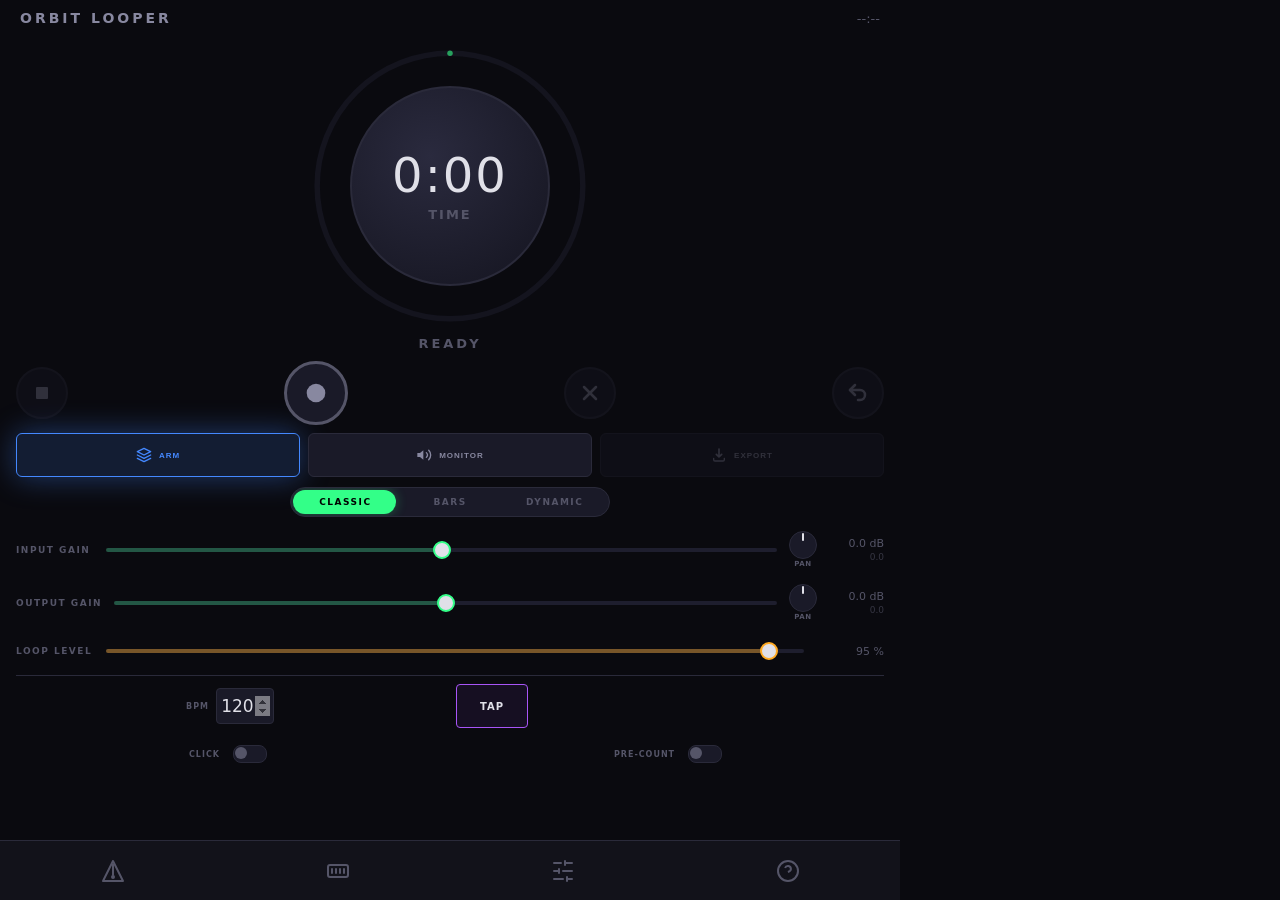
==== commit 6528620e: "Refactor - UI improvement" ====
--- a/Source/ui/public/mobile-index.html
+++ b/Source/ui/public/mobile-index.html
@@ -6,166 +6,11 @@
     <meta name="viewport" content="width=device-width, initial-scale=1.0, maximum-scale=1.0, user-scalable=no">
     <title>Orbit Looper</title>
     <link rel="stylesheet" href="style.css">
-    <style>
-        /* ================================================================
-           MOBILE LAYOUT — portrait phone, no scaling
-           The .app-wrapper is set to exact screen dimensions by JS below.
-           ================================================================ */
-
-        /* Fill screen exactly — JS sets explicit px width/height via inline style.
-           Do NOT use width/height here; inline style must win without !important. */
-        .app-wrapper {
-            transform: none !important;
-            flex-direction: column !important;
-            overflow: hidden !important;
-        }
-
-        /* ── Bottom navigation (sidebar repositioned) ── */
-        .sidebar {
-            position: fixed !important;
-            bottom: 0 !important;
-            left: 0 !important;
-            right: 0 !important;
-            top: auto !important;
-            width: 100% !important;
-            min-height: unset !important;
-            height: 60px !important;
-            flex-direction: row !important;
-            justify-content: space-around !important;
-            align-items: center !important;
-            padding: 0 !important;
-            gap: 0 !important;
-            border-top: 1px solid var(--border) !important;
-            border-right: none !important;
-            z-index: 200 !important;
-        }
-        .sidebar-logo   { display: none !important; }
-        .sidebar-spacer { display: none !important; }
-        .sidebar-icon {
-            width: 52px !important;
-            height: 52px !important;
-            border-radius: 14px !important;
-            flex-shrink: 0 !important;
-        }
-
-        /* ── Main content fills above bottom nav ── */
-        .main-content {
-            flex: 1 !important;
-            width: 100% !important;
-            max-width: 100% !important;
-            min-width: 0 !important;
-            margin-left: 0 !important;
-            overflow-y: auto !important;
-            overflow-x: hidden !important;
-            padding-bottom: 64px !important;
-            align-items: center !important;
-            box-sizing: border-box !important;
-        }
-
-        /* ── Header ── */
-        .header {
-            padding: 10px 20px 6px !important;
-        }
-
-        /* ── Transport: compact padding for narrower screen ── */
-        .transport {
-            margin-top: 10px !important;
-            padding: 0 16px !important;
-        }
-        .transport-btn {
-            width: 52px !important;
-            height: 52px !important;
-        }
-
-        /* ── Mode selector: full width ── */
-        .mode-3way-container {
-            margin-top: 10px !important;
-        }
-        .mode-3way {
-            width: 85% !important;
-            max-width: 320px !important;
-        }
-
-        /* ── Gain sliders: tighter for mobile ── */
-        .gain-controls {
-            padding: 0 16px !important;
-            gap: 16px !important;
-            margin-top: 14px !important;
-            margin-bottom: 0 !important;
-        }
-        .gain-label {
-            min-width: 78px !important;
-            font-size: 9px !important;
-        }
-        .gain-slider-thumb {
-            width: 18px !important;
-            height: 18px !important;
-        }
-
-        /* ── State display ── */
-        .state-display {
-            margin-top: 4px !important;
-        }
-
-        /* ── Modals: JS sets width/height to screen.width × innerHeight
-           so they don't extend into the off-screen area of the WebView. ── */
-        .modal-overlay {
-            left: 0 !important;
-        }
-        .modal-content, .modal {
-            max-height: none !important;  /* JS sets this */
-        }
-
-        /* ── Pan knobs: slightly larger tap target ── */
-        .pan-knob {
-            width: 28px !important;
-            height: 28px !important;
-        }
-
-        /* ── Modal scrolling fix ──
-           .modal uses flex-column so the header stays pinned and .modal-content
-           gets the remaining space and scrolls. min-height:0 is required to let
-           a flex child shrink below its content size. ── */
-        .modal {
-            display: flex !important;
-            flex-direction: column !important;
-            overflow: hidden !important;
-            background: var(--bg-panel) !important;
-            border: 1px solid var(--border) !important;
-            border-radius: 12px !important;
-            padding: 20px !important;
-            box-shadow: 0 10px 40px rgba(0, 0, 0, 0.5) !important;
-            /* Force height to match maxHeight set by JS applyModalSize */
-        }
-        .modal .modal-header {
-            flex-shrink: 0 !important;
-        }
-        .modal .modal-content {
-            flex: 1 1 0 !important;
-            min-height: 0 !important;
-            overflow-y: auto !important;
-            -webkit-overflow-scrolling: touch !important;
-            /* Reset modal-content styles when nested inside .modal */
-            background: none !important;
-            border: none !important;
-            border-radius: 0 !important;
-            padding: 0 !important;
-            box-shadow: none !important;
-            max-height: none !important;
-            width: auto !important;
-        }
-        /* Make close button a comfortable tap target on mobile */
-        .modal-close {
-            min-width: 44px !important;
-            min-height: 44px !important;
-            display: flex !important;
-            align-items: center !important;
-            justify-content: center !important;
-        }
-    </style>
+    <!-- Mobile layout overrides live in style.css under body.mobile;
+         screen-exact sizing + modal teleporting live in mobile.js -->
 </head>
 
-<body>
+<body class="mobile">
     <div class="app-wrapper">
 
         <!-- SIDEBAR -->
@@ -180,47 +25,61 @@
                 </svg>
             </div>
 
-            <!-- Metronome Icon -->
-            <div class="sidebar-icon" id="iconMetro" title="Metronome Settings">
+            <!-- Rhythm & Bars Icon -->
+            <button type="button" class="sidebar-icon" id="iconMetro" title="Rhythm & Bars"
+                aria-label="Open Rhythm & Bars">
                 <svg viewBox="0 0 24 24" width="24" height="24" fill="none" stroke="currentColor" stroke-width="2">
                     <path d="M12 2L2 22h20L12 2zm0 4v10" stroke-linecap="round" stroke-linejoin="round" />
                     <circle cx="12" cy="18" r="2" fill="currentColor" stroke="none" />
                 </svg>
-            </div>
+            </button>
 
             <!-- MIDI Icon -->
-            <div class="sidebar-icon" id="iconMidi" title="MIDI / Key Mapping">
+            <button type="button" class="sidebar-icon" id="iconMidi" title="MIDI / Key Mapping"
+                aria-label="Open MIDI and Key Mapping">
                 <svg viewBox="0 0 24 24" width="24" height="24" fill="none" stroke="currentColor" stroke-width="2">
                     <rect x="2" y="6" width="20" height="12" rx="2" stroke-linecap="round" />
                     <path d="M6 10v4M10 10v4M14 10v4M18 10v4" stroke-linecap="round" />
                 </svg>
-            </div>
+            </button>
 
             <div class="sidebar-spacer"></div>
 
-            <!-- Speaker Icon (Audio Options - Standalone Only) -->
-            <div class="sidebar-icon" id="iconAudio" title="Audio Options" style="display: none;">
+            <!-- Audio Device Settings (Standalone Only) -->
+            <button type="button" class="sidebar-icon" id="iconAudio" title="Audio Device Settings"
+                aria-label="Open Audio Device Settings" style="display: none;">
                 <svg viewBox="0 0 24 24" width="24" height="24" fill="none" stroke="currentColor" stroke-width="2">
-                    <path d="M11 5L6 9H2v6h4l5 4V5zM15.54 8.46a5 5 0 0 1 0 7.07M19.07 4.93a10 10 0 0 1 0 14.14" />
+                    <path d="M12 15.5a3.5 3.5 0 1 0 0-7 3.5 3.5 0 0 0 0 7Z" />
+                    <path d="M19.4 15a1.7 1.7 0 0 0 .34 1.88l.06.06-2.83 2.83-.06-.06a1.7 1.7 0 0 0-1.88-.34 1.7 1.7 0 0 0-1.03 1.56V21h-4v-.08a1.7 1.7 0 0 0-1.03-1.56 1.7 1.7 0 0 0-1.88.34l-.06.06-2.83-2.83.06-.06A1.7 1.7 0 0 0 4.6 15a1.7 1.7 0 0 0-1.52-1H3v-4h.08A1.7 1.7 0 0 0 4.6 9a1.7 1.7 0 0 0-.34-1.88l-.06-.06 2.83-2.83.06.06A1.7 1.7 0 0 0 8.97 4.6 1.7 1.7 0 0 0 10 3.08V3h4v.08a1.7 1.7 0 0 0 1.03 1.52 1.7 1.7 0 0 0 1.88-.34l.06-.06 2.83 2.83-.06.06A1.7 1.7 0 0 0 19.4 9c.24.61.83 1 1.52 1H21v4h-.08c-.69 0-1.28.39-1.52 1Z"
+                        stroke-linecap="round" stroke-linejoin="round" />
                 </svg>
-            </div>
-
-            <!-- Gear Icon (Orbit Settings) -->
-            <div class="sidebar-icon" id="iconGear" title="Orbit Settings">
-                <svg viewBox="0 0 24 24" width="24" height="24" fill="none" stroke="currentColor" stroke-width="2">
-                    <circle cx="12" cy="12" r="3" />
-                    <path
-                        d="M19.4 15a1.65 1.65 0 0 0 .33 1.82l.06.06a2 2 0 0 1 0 2.83 2 2 0 0 1-2.83 0l-.06-.06a1.65 1.65 0 0 0-1.82-.33 1.65 1.65 0 0 0-1 1.51V21a2 2 0 0 1-2 2 2 2 0 0 1-2-2v-.09A1.65 1.65 0 0 0 9 19.4a1.65 1.65 0 0 0-1.82.33l-.06.06a2 2 0 0 1-2.83 0 2 2 0 0 1 0-2.83l.06-.06a1.65 1.65 0 0 0 .33-1.82 1.65 1.65 0 0 0-1.51-1H3a2 2 0 0 1-2-2 2 2 0 0 1 2-2h.09A1.65 1.65 0 0 0 4.6 9a1.65 1.65 0 0 0-.33-1.82l-.06-.06a2 2 0 0 1 0-2.83 2 2 0 0 1 2.83 0l.06.06a1.65 1.65 0 0 0 1.82.33H9a1.65 1.65 0 0 0 1-1.51V3a2 2 0 0 1 2-2 2 2 0 0 1 2 2v.09a1.65 1.65 0 0 0 1 1.51 1.65 1.65 0 0 0 1.82-.33l.06-.06a2 2 0 0 1 2.83 0 2 2 0 0 1 0 2.83l-.06.06a1.65 1.65 0 0 0-.33 1.82V9a1.65 1.65 0 0 0 1.51 1H21a2 2 0 0 1 2 2 2 2 0 0 1-2 2h-.09a1.65 1.65 0 0 0-1.51 1z" />
+            </button>
+
+            <!-- Orbit Settings -->
+            <button type="button" class="sidebar-icon" id="iconGear" title="Orbit Settings"
+                aria-label="Open Orbit Settings">
+                <svg viewBox="0 0 24 24" width="24" height="24" fill="none" stroke="currentColor" stroke-width="2"
+                    stroke-linecap="round" stroke-linejoin="round">
+                    <line x1="21" x2="14" y1="4" y2="4" />
+                    <line x1="10" x2="3" y1="4" y2="4" />
+                    <line x1="21" x2="12" y1="12" y2="12" />
+                    <line x1="8" x2="3" y1="12" y2="12" />
+                    <line x1="21" x2="16" y1="20" y2="20" />
+                    <line x1="12" x2="3" y1="20" y2="20" />
+                    <line x1="14" x2="14" y1="2" y2="6" />
+                    <line x1="8" x2="8" y1="10" y2="14" />
+                    <line x1="16" x2="16" y1="18" y2="22" />
                 </svg>
-            </div>
+            </button>
 
             <!-- Help Icon -->
-            <div class="sidebar-icon" id="iconHelp" title="Help / About">
+            <button type="button" class="sidebar-icon" id="iconHelp" title="Help / About"
+                aria-label="Open Help and About">
                 <svg viewBox="0 0 24 24" width="24" height="24" fill="none" stroke="currentColor" stroke-width="2">
                     <circle cx="12" cy="12" r="10" />
                     <path d="M9.09 9a3 3 0 0 1 5.83 1c0 2-3 3-3 3M12 17h.01" />
                 </svg>
-            </div>
+            </button>
 
             <!-- Fullscreen Icon (Hidden per user request for future implementation) -->
             <div class="sidebar-icon" id="iconFullscreen" title="Toggle Fullscreen" style="display: none;">
@@ -265,24 +124,27 @@
                 <div class="state-text empty" id="stateText">READY</div>
             </div>
 
-            <!-- Transport Controls -->
-            <div class="transport">
+            <!-- Primary Transport Controls -->
+            <div class="transport" aria-label="Transport controls">
                 <!-- Stop/Play Toggle Button -->
-                <button class="transport-btn disabled" id="btnStop" title="Stop">
+                <button type="button" class="transport-btn disabled" id="btnStop" title="Stop" aria-label="Stop"
+                    aria-disabled="true" disabled>
                     <svg class="btn-icon" viewBox="0 0 24 24" id="stopIcon">
                         <rect x="6" y="6" width="12" height="12" rx="1" />
                     </svg>
                 </button>
 
                 <!-- Record/Overdub Button -->
-                <button class="transport-btn btn-record state-empty" id="btnRecord" title="Record">
+                <button type="button" class="transport-btn btn-record state-empty" id="btnRecord" title="Record"
+                    aria-label="Record">
                     <svg class="btn-icon" viewBox="0 0 24 24" id="recordIcon">
                         <circle cx="12" cy="12" r="8" />
                     </svg>
                 </button>
 
                 <!-- Clear Button -->
-                <button class="transport-btn disabled" id="btnClear" title="Clear">
+                <button type="button" class="transport-btn disabled" id="btnClear" title="Clear" aria-label="Clear"
+                    aria-disabled="true" disabled>
                     <svg class="btn-icon" viewBox="0 0 24 24">
                         <line x1="6" y1="6" x2="18" y2="18" stroke="currentColor" stroke-width="2.5"
                             stroke-linecap="round" />
@@ -292,7 +154,8 @@
                 </button>
 
                 <!-- Undo Button -->
-                <button class="transport-btn disabled" id="btnUndo" title="Undo Last Layer">
+                <button type="button" class="transport-btn disabled" id="btnUndo" title="Undo Last Layer"
+                    aria-label="Undo Last Layer" aria-disabled="true" disabled>
                     <svg class="btn-icon" viewBox="0 0 24 24">
                         <path d="M9 14L4 9l5-5" fill="none" stroke="currentColor" stroke-width="2.5"
                             stroke-linecap="round" stroke-linejoin="round" />
@@ -301,16 +164,21 @@
                     </svg>
                 </button>
 
-                <!-- Arm Overdub Button (Task 3) -->
-                <button class="transport-btn active" id="btnArmOverdub" title="Arm Overdub">
+            </div>
+
+            <!-- Secondary Performance Actions -->
+            <div class="utility-actions" aria-label="Loop utilities">
+                <button type="button" class="utility-btn active" id="btnArmOverdub" title="Arm Overdub"
+                    aria-pressed="true">
                     <svg class="btn-icon" viewBox="0 0 24 24">
                         <path d="M12 2L2 7l10 5 10-5-10-5zM2 17l10 5 10-5M2 12l10 5 10-5" fill="none"
                             stroke="currentColor" stroke-width="2" stroke-linecap="round" stroke-linejoin="round" />
                     </svg>
+                    <span class="utility-label">Arm</span>
                 </button>
 
-                <!-- Monitor Button -->
-                <button class="transport-btn btn-monitor" id="btnMonitor" title="Disable Monitoring (Active)">
+                <button type="button" class="utility-btn btn-monitor" id="btnMonitor" title="Disable Monitoring (Active)"
+                    aria-pressed="true">
                     <svg class="btn-icon" viewBox="0 0 24 24" id="monitorIcon">
                         <polygon points="11 5 6 9 2 9 2 15 6 15 11 19 11 5" fill="currentColor"></polygon>
                         <path d="M15.54 8.46a5 5 0 0 1 0 7.07" fill="none" stroke="currentColor" stroke-width="2"
@@ -318,32 +186,34 @@
                         <path d="M19.07 4.93a10 10 0 0 1 0 14.14" fill="none" stroke="currentColor" stroke-width="2"
                             stroke-linecap="round" stroke-linejoin="round"></path>
                     </svg>
+                    <span class="utility-label">Monitor</span>
                 </button>
 
-                <!-- Export Button -->
-                <button class="transport-btn disabled" id="btnExport" title="Export WAV">
+                <button type="button" class="utility-btn disabled" id="btnExport" title="Export WAV"
+                    aria-disabled="true" disabled>
                     <svg class="btn-icon" viewBox="0 0 24 24">
                         <path d="M12 3v12M12 15l-4-4M12 15l4-4" fill="none" stroke="currentColor" stroke-width="2.5"
                             stroke-linecap="round" stroke-linejoin="round" />
                         <path d="M4 17v2a2 2 0 002 2h12a2 2 0 002-2v-2" fill="none" stroke="currentColor"
                             stroke-width="2" stroke-linecap="round" />
                     </svg>
+                    <span class="utility-label">Export</span>
                 </button>
             </div>
 
             <!-- Loop Mode 3-Way Toggle -->
             <div class="mode-3way-container">
-                <div class="mode-3way" id="loopModeToggle">
-                    <div class="mode-segment active" id="segClassic" data-mode="0"
-                        title="Classic: First recording defines the loop length. Overdubs stop at this boundary.">
-                        CLASSIC</div>
-                    <div class="mode-segment" id="segBars" data-mode="1"
-                        title="Bars: Loop length is pre-determined by BPM and Bar settings in the Metronome panel.">BARS
-                    </div>
-                    <div class="mode-segment" id="segDynamic" data-mode="2"
+                <div class="mode-3way" id="loopModeToggle" role="group" aria-label="Loop mode">
+                    <button type="button" class="mode-segment active" id="segClassic" data-mode="0"
+                        title="Classic: First recording defines the loop length. Overdubs stop at this boundary."
+                        aria-pressed="true">CLASSIC</button>
+                    <button type="button" class="mode-segment" id="segBars" data-mode="1"
+                        title="Bars: Loop length is determined by BPM on the main screen and Bars and Beats in Rhythm &amp; Bars."
+                        aria-pressed="false">BARS</button>
+                    <button type="button" class="mode-segment" id="segDynamic" data-mode="2"
                         title="Dynamic: Overdubs extend the loop length up to the Global Max Length in Settings.">
-                        DYNAMIC</div>
-                    <div class="mode-selection-pill" id="modePill"></div>
+                        DYNAMIC</button>
+                    <div class="mode-selection-pill" id="modePill" aria-hidden="true"></div>
                 </div>
             </div>
 
@@ -405,6 +275,33 @@
                 </div>
             </div>
 
+            <!-- Performance Tempo Controls -->
+            <div class="tempo-strip" aria-label="Tempo controls">
+                <label class="tempo-control tempo-bpm" for="bpmInput">
+                    <span class="tempo-label">BPM</span>
+                    <input type="number" class="tempo-input" id="bpmInput" value="120" min="30" max="300"
+                        inputmode="numeric" aria-label="Tempo in beats per minute">
+                </label>
+
+                <button type="button" class="tap-tempo-btn" id="tapTempoButton" title="Tap Tempo">TAP</button>
+
+                <div class="tempo-control">
+                    <span class="tempo-label" id="clickToggleLabel">Click</span>
+                    <button type="button" class="toggle-switch" id="clickToggle" aria-labelledby="clickToggleLabel"
+                        aria-pressed="false">
+                        <span class="toggle-thumb"></span>
+                    </button>
+                </div>
+
+                <div class="tempo-control">
+                    <span class="tempo-label" id="preCountToggleLabel">Pre-count</span>
+                    <button type="button" class="toggle-switch" id="preCountToggle"
+                        aria-labelledby="preCountToggleLabel" aria-pressed="false">
+                        <span class="toggle-thumb"></span>
+                    </button>
+                </div>
+            </div>
+
             <!-- MIDI CC Mapping Panel -->
 
             <div class="midi-rows" id="midiRows">
@@ -684,13 +581,6 @@
                 <div class="metro-grid-row">
                     <div class="metro-group">
                         <div class="metro-input-wrapper">
-                            <span class="metro-label-small">BPM</span>
-                            <input type="number" class="metro-input" id="bpmInput" value="120" min="30" max="300">
-                        </div>
-                    </div>
-
-                    <div class="metro-group">
-                        <div class="metro-input-wrapper">
                             <span class="metro-label-small">BEATS</span>
                             <input type="number" class="metro-input" id="beatsInput" value="4" min="1" max="16">
                         </div>
@@ -712,25 +602,16 @@
 
                 <div class="metro-duration" id="metroDuration">Duration: 8.0s</div>
 
-                <!-- ROW 2: Playback Features -->
+                <!-- ROW 2: Advanced Playback Features -->
                 <div class="metro-grid-row">
                     <div class="metro-group">
-                        <span class="metro-label-small">CLICK</span>
-                        <div class="toggle-switch" id="clickToggle">
-                            <div class="toggle-thumb"></div>
-                        </div>
-                        <button class="play-click-btn" id="playClickBtn" title="Audition Click">
+                        <span class="metro-label-small">AUDITION CLICK</span>
+                        <button type="button" class="play-click-btn" id="playClickBtn" title="Audition Click"
+                            aria-pressed="false">
                             <svg viewBox="0 0 24 24" width="10" height="10" fill="currentColor">
                                 <path d="M8 5v14l11-7z" />
                             </svg>
                         </button>
-                    </div>
-
-                    <div class="metro-group">
-                        <span class="metro-label-small">PRE-COUNT</span>
-                        <div class="toggle-switch" id="preCountToggle">
-                            <div class="toggle-thumb"></div>
-                        </div>
                     </div>
 
                     <div class="metro-group" id="preCountGroup"
@@ -758,76 +639,13 @@
         </div>
 
         <!-- Version Footer -->
-        <!-- MODALS -->
-        <style>
-            .modal-overlay {
-                position: fixed;
-                top: 0;
-                left: 60px;
-                /* Offset by sidebar */
-                right: 0;
-                bottom: 0;
-                background: rgba(0, 0, 0, 0.85);
-                z-index: 200;
-                display: none;
-                justify-content: center;
-                align-items: center;
-                backdrop-filter: blur(4px);
-            }
-
-            .modal-overlay.open {
-                display: flex;
-            }
-
-            .modal-content {
-                background: var(--bg-panel);
-                border: 1px solid var(--border);
-                border-radius: 12px;
-                width: 90%;
-                max-width: 400px;
-                max-height: 90vh;
-                overflow-y: auto;
-                padding: 20px;
-                box-shadow: 0 10px 40px rgba(0, 0, 0, 0.5);
-                position: relative;
-            }
-
-            .modal-header {
-                display: flex;
-                justify-content: space-between;
-                align-items: center;
-                margin-bottom: 20px;
-                padding-bottom: 10px;
-                border-bottom: 1px solid var(--border);
-            }
-
-            .modal-title {
-                font-size: 14px;
-                font-weight: 700;
-                text-transform: uppercase;
-                letter-spacing: 2px;
-                color: var(--text-primary);
-            }
-
-            .modal-close {
-                background: none;
-                border: none;
-                color: var(--text-dim);
-                font-size: 24px;
-                cursor: pointer;
-                line-height: 1;
-            }
-
-            .modal-close:hover {
-                color: var(--text-primary);
-            }
-        </style>
+        <!-- MODALS (shared styles live in style.css) -->
 
         <!-- METRONOME MODAL -->
         <div class="modal-overlay" id="modalMetro">
             <div class="modal-content">
                 <div class="modal-header">
-                    <div class="modal-title">Metronome Settings</div>
+                    <div class="modal-title">Rhythm &amp; Bars</div>
                     <button class="modal-close" onclick="toggleModal('modalMetro')">&times;</button>
                 </div>
                 <!-- Content moved from panel -->
@@ -882,7 +700,7 @@
         <div id="settingsContent">
             <div class="settings-group">
                 <div class="settings-label">GLOBAL MAX LENGTH</div>
-                <div class="settings-desc">Allocates fixed RAM for all loop layers. Higher values use more memory.</div>
+                <div class="settings-desc">Maximum loop length (tape length). Memory is allocated per layer as you record — longer loops and Dynamic mode use more RAM.</div>
                 <div class="settings-options" id="maxLenOptions">
                     <button class="settings-opt" data-value="60">1m</button>
                     <button class="settings-opt" data-value="120">2m</button>
@@ -1005,17 +823,17 @@
             <div class="memory-info"
                 style="padding:12px; background:rgba(51,255,136,0.08); border-left:3px solid var(--color-playing); font-size:11px; color:var(--text-secondary); line-height:1.4; margin-bottom: 12px;">
                 <span style="color:var(--text-primary); font-weight:bold; display:block; margin-bottom:5px;">🎵
-                    Metronome / Click Track</span>
+                    Tempo / Click Track</span>
                 Sample-accurate click track synthesized in the audio thread, routed through your audio interface.
                 <ul style="margin: 5px 0 0 15px; padding: 0;">
-                    <li style="margin-bottom: 4px;"><b>Play ▶ Button</b>: Audition the click at the current BPM without
-                        recording — useful to check speed before committing.</li>
-                    <li style="margin-bottom: 4px;"><b>Click Toggle</b>: Enable or disable the metronome click during
-                        recording and playback, speed is driven by the BPM setting.</li>
-                    <li style="margin-bottom: 4px;"><b>Pre-Count</b>: Count-in bars before recording starts — works with
-                        all trigger methods (button, key, MIDI, footswitch).</li>
-                    <li style="margin-bottom: 4px;"><b>Rhythm Matrix</b>: Step-sequencer-style pattern editor for accent
-                        (A) and regular (B) beats, up to 16 beats per bar.</li>
+                    <li style="margin-bottom: 4px;"><b>BPM / TAP</b>: Enter an exact tempo or tap repeatedly to detect
+                        it. TAP changes BPM only and does not enable the click.</li>
+                    <li style="margin-bottom: 4px;"><b>Click</b>: Enable or disable the metronome during recording and
+                        playback from the main screen.</li>
+                    <li style="margin-bottom: 4px;"><b>Pre-Count</b>: Enable the count-in from the main screen. It works
+                        with button, key, MIDI, and footswitch triggers.</li>
+                    <li style="margin-bottom: 4px;"><b>Rhythm &amp; Bars</b>: Set Bars, Beats, Pre-count Bars, audition the
+                        click, and edit accent (A) and regular (B) beats.</li>
                 </ul>
             </div>
 
@@ -1133,143 +951,10 @@
     <script src="metronome.js"></script>
     <script src="keymapping.js"></script>
     <script src="main.js"></script>
-    <script>
-        (function () {
-            // ── Mobile layout init ───────────────────────────────────────────
-            // No scaling: the app-wrapper fills the exact visible area.
-            // screen.width × innerHeight is what the user actually sees on
-            // Android (innerWidth may be wider than the physical screen).
-            var visW = Math.min(window.innerWidth, screen.width);
-            var visH = window.innerHeight;
-
-            // Size the wrapper to fill the visible screen area precisely.
-            var wrapper = document.querySelector('.app-wrapper');
-            if (wrapper) {
-                wrapper.style.position = 'fixed';
-                wrapper.style.top      = '0';
-                wrapper.style.left     = '0';
-                wrapper.style.width    = visW + 'px';
-                wrapper.style.height   = visH + 'px';
-            }
-            document.body.style.overflow = 'hidden';
-
-            // Fix mute banner width to visible area (not full 646px WebView width).
-            var muteBanner = document.getElementById('standaloneMuteBanner');
-            if (muteBanner) muteBanner.style.width = visW + 'px';
-
-            // C++ calls setZoom() — ignore it; mobile layout is native-sized.
-            window.setZoom = function () {};
-            window.currentZoomFactor = 1.0;
-
-            // ── Fix vh = 0 on Android WebView ───────────────────────────────
-            // max-height: 90vh resolves to 0px; use concrete px instead.
-            function fixVhHeights() {
-                var maxH = Math.floor(visH * 0.85) + 'px';
-                document.querySelectorAll('.modal-content, .modal').forEach(function (el) {
-                    el.style.maxHeight = maxH;
-                });
-            }
-            fixVhHeights();
-
-            // ── Teleport modals to <body> and constrain to visible area ─────
-            // 1. position:fixed inside a CSS-transformed ancestor is clipped to
-            //    the transformed box — teleport to <body> to fix this.
-            // 2. The WebView viewport (innerW=646) is wider than the visible
-            //    screen (visW=385) — explicitly size overlays to visW × visH.
-            function applyModalSize(m) {
-                if (!m) return;
-                m.style.width  = visW + 'px';
-                m.style.height = visH + 'px';
-                m.style.top    = '0';
-                m.style.left   = '0';
-                var maxH    = Math.floor(visH * 0.88) + 'px';
-                var modalW  = Math.floor(visW * 0.92) + 'px';
-                // .modal (settings/help): flex-column, constrained to visible width + height
-                m.querySelectorAll('.modal').forEach(function (el) {
-                    el.style.maxHeight = maxH;
-                    el.style.height    = maxH;
-                    el.style.width     = modalW;
-                    el.style.maxWidth  = modalW;
-                    // Also force the inner .modal-content to fill available space
-                    var inner = el.querySelector('.modal-content');
-                    if (inner) {
-                        inner.style.height = '100%';
-                        inner.style.maxHeight = 'none';
-                        inner.style.overflowY = 'auto';
-                    }
-                });
-                // .modal-content directly in overlay (metro/midi): just cap height
-                m.querySelectorAll('.modal-content').forEach(function (el) {
-                    if (!el.closest('.modal')) {
-                        el.style.maxHeight = maxH;
-                        el.style.width     = modalW;
-                        el.style.maxWidth  = modalW;
-                    }
-                });
-            }
-
-            function teleportModals() {
-                document.querySelectorAll('.modal-overlay').forEach(function (m) {
-                    if (m.parentElement !== document.body) {
-                        document.body.appendChild(m);
-                    }
-                    applyModalSize(m);
-                });
-            }
-            teleportModals();
-
-            // ── Standalone input mute banner ─────────────────────────────
-            // C++ timer pushes feedbackMuted state; this shows/hides the custom banner
-            // and syncs the Settings toggle.
-            window.setStandaloneMuteState = function (muted) {
-                var banner = document.getElementById('standaloneMuteBanner');
-                if (banner) banner.style.display = muted ? 'flex' : 'none';
-                // Sync the feedbackMute toggle in Settings
-                var t = document.getElementById('feedbackMuteToggle');
-                if (t) {
-                    if (muted) t.classList.add('active');
-                    else t.classList.remove('active');
-                }
-            };
-
-            // ── Feedback Mute toggle (manual mute/unmute in Settings) ────
-            var fbToggle = document.getElementById('feedbackMuteToggle');
-            if (fbToggle) {
-                fbToggle.addEventListener('click', function () {
-                    var isActive = fbToggle.classList.toggle('active');
-                    emitEvent(isActive ? 'standaloneInputMute' : 'standaloneInputUnmute');
-                });
-            }
-
-            // ── Mute on Startup toggle ──────────────────────────────────────
-            var muteToggle = document.getElementById('muteOnStartupToggle');
-            if (muteToggle) {
-                muteToggle.addEventListener('click', function () {
-                    var isActive = muteToggle.classList.toggle('active');
-                    emitEventWithArgs('setMuteOnStartup', [isActive]);
-                });
-            }
-            // C++ pushes the saved state on uiReady
-            window.setMuteOnStartupState = function (enabled) {
-                var t = document.getElementById('muteOnStartupToggle');
-                if (!t) return;
-                if (enabled) t.classList.add('active');
-                else t.classList.remove('active');
-            };
-
-            // Also patch toggleModal so each open call re-applies sizing
-            // (content may change e.g. after metroModalContent is populated).
-            var _orig = window.toggleModal;
-            window.toggleModal = function (modalId) {
-                var m = document.getElementById(modalId);
-                if (m && m.parentElement !== document.body) {
-                    document.body.appendChild(m);
-                }
-                applyModalSize(m);
-                _orig(modalId);
-            };
-        })();
-    </script>
+    <!-- Android-only layout/init (extracted inline script) — must load
+         after main.js so its overrides (setZoom no-op, patched toggleModal)
+         win over the shared definitions. -->
+    <script src="mobile.js"></script>
 </body>
 
 </html>
--- a/Source/ui/public/style.css
+++ b/Source/ui/public/style.css
@@ -19,7 +19,7 @@
     --color-stopped: #6666aa;
 
     /* Knob */
-    --knob-size: 220px;
+    --knob-size: 200px;
     --knob-track: #1e1e2e;
     --knob-fill: #33ff88;
 
@@ -82,9 +82,6 @@
     background: var(--bg-dark);
     position: relative;
     flex-shrink: 0;
-    transform-origin: center center;
-    will-change: transform;
-    /* Hint for browser optimization */
 }
 
 /* Custom Resize Handle (JS bridges to C++) */
@@ -138,8 +135,12 @@
 .sidebar-icon {
     width: 40px;
     height: 40px;
+    padding: 0;
+    border: 0;
     border-radius: 8px;
-    color: var(--text-dim);
+    background: transparent;
+    color: var(--text-dim);
+    font: inherit;
     display: flex;
     align-items: center;
     justify-content: center;
@@ -208,8 +209,8 @@
            ============================================ */
 .knob-container {
     position: relative;
-    width: 320px;
-    height: 320px;
+    width: 292px;
+    height: 292px;
     display: flex;
     align-items: center;
     justify-content: center;
@@ -229,8 +230,8 @@
 /* Playback ring (SVG canvas) */
 .playback-ring {
     position: absolute;
-    width: 310px;
-    height: 310px;
+    width: 284px;
+    height: 284px;
     pointer-events: none;
 }
 
@@ -367,10 +368,68 @@
     display: flex;
     justify-content: space-between;
     align-items: center;
-    margin-top: 24px;
+    margin-top: 12px;
     width: 100%;
     padding: 0 45px;
     /* Aligns exactly with .gain-controls padding */
+}
+
+.utility-actions {
+    display: grid;
+    grid-template-columns: repeat(3, minmax(0, 112px));
+    justify-content: center;
+    gap: 12px;
+    width: 100%;
+    margin-top: 8px;
+    padding: 0 45px;
+}
+
+.utility-btn {
+    height: 36px;
+    border: 1px solid var(--border);
+    border-radius: 6px;
+    background: var(--surface);
+    color: var(--text-secondary);
+    cursor: pointer;
+    display: flex;
+    align-items: center;
+    justify-content: center;
+    gap: 7px;
+    padding: 0 10px;
+    transition: border-color 0.15s ease, background 0.15s ease, color 0.15s ease, transform 0.15s ease;
+}
+
+.utility-btn .btn-icon {
+    width: 16px;
+    height: 16px;
+}
+
+.utility-label {
+    font-size: 8px;
+    font-weight: 700;
+    letter-spacing: 1px;
+    text-transform: uppercase;
+}
+
+.utility-btn:hover {
+    border-color: var(--text-secondary);
+    background: #222233;
+}
+
+.utility-btn:active {
+    transform: scale(0.97);
+}
+
+.utility-btn.disabled {
+    opacity: 0.3;
+    pointer-events: none;
+}
+
+.utility-btn.active {
+    color: var(--color-armed);
+    border-color: var(--color-armed);
+    background: rgba(68, 136, 255, 0.15);
+    box-shadow: var(--glow-armed);
 }
 
 /* ============================================
@@ -379,7 +438,7 @@
 .mode-3way-container {
     display: flex;
     justify-content: center;
-    margin-top: 18px;
+    margin-top: 10px;
     width: 100%;
 }
 
@@ -401,6 +460,10 @@
     display: flex;
     align-items: center;
     justify-content: center;
+    padding: 0;
+    border: 0;
+    background: transparent;
+    font: inherit;
     font-size: 9px;
     font-weight: 800;
     letter-spacing: 1.5px;
@@ -720,12 +783,150 @@
 .gain-controls {
     display: flex;
     flex-direction: column;
-    gap: 28px;
-    /* Increased gap to distribute space evenly */
+    gap: 16px;
     width: 100%;
     padding: 0 45px;
-    margin-top: 32px;
-    margin-bottom: 24px;
+    margin-top: 14px;
+    margin-bottom: 0;
+}
+
+/* ============================================
+           MAIN TEMPO CONTROLS
+           ============================================ */
+.tempo-strip {
+    display: grid;
+    grid-template-columns: 92px 72px minmax(92px, 1fr) minmax(120px, 1.2fr);
+    align-items: center;
+    gap: 10px;
+    width: calc(100% - 90px);
+    min-height: 54px;
+    margin-top: 10px;
+    padding-top: 9px;
+    border-top: 1px solid var(--border);
+}
+
+.tempo-control {
+    min-width: 0;
+    min-height: 44px;
+    display: flex;
+    align-items: center;
+    justify-content: center;
+    gap: 7px;
+}
+
+.tempo-bpm {
+    justify-content: flex-start;
+}
+
+.tempo-label {
+    color: var(--text-dim);
+    font-size: 8px;
+    font-weight: 700;
+    letter-spacing: 1px;
+    text-transform: uppercase;
+    white-space: nowrap;
+}
+
+.tempo-input {
+    width: 58px;
+    height: 36px;
+    padding: 0 3px;
+    border: 1px solid var(--border);
+    border-radius: 4px;
+    outline: none;
+    background: var(--surface);
+    color: var(--text-primary);
+    font: inherit;
+    font-size: 17px;
+    font-variant-numeric: tabular-nums;
+    text-align: center;
+}
+
+.tempo-input:focus {
+    border-color: var(--color-accent);
+}
+
+.tempo-input::-webkit-inner-spin-button,
+.tempo-input::-webkit-outer-spin-button {
+    opacity: 0.45;
+}
+
+.tap-tempo-btn {
+    width: 72px;
+    height: 44px;
+    border: 1px solid var(--color-accent);
+    border-radius: 4px;
+    background: rgba(168, 85, 247, 0.08);
+    color: var(--text-primary);
+    cursor: pointer;
+    font: inherit;
+    font-size: 10px;
+    font-weight: 800;
+    letter-spacing: 1px;
+    transition: background 0.12s ease, color 0.12s ease, transform 0.12s ease;
+}
+
+.tap-tempo-btn:hover {
+    background: rgba(168, 85, 247, 0.18);
+}
+
+.tap-tempo-btn.tapped {
+    background: var(--color-accent);
+    color: #08080c;
+    transform: scale(0.96);
+}
+
+.tempo-strip .toggle-switch {
+    width: 44px;
+    height: 44px;
+    border: 0;
+    border-radius: 4px;
+    background: transparent;
+}
+
+.tempo-strip .toggle-switch::before {
+    content: '';
+    position: absolute;
+    top: 13px;
+    left: 6px;
+    width: 32px;
+    height: 16px;
+    border: 1px solid var(--border);
+    border-radius: 8px;
+    background: var(--surface);
+    transition: background 0.2s ease, border-color 0.2s ease;
+}
+
+.tempo-strip .toggle-switch.active {
+    border: 0;
+    background: transparent;
+}
+
+.tempo-strip .toggle-switch.active::before {
+    border-color: var(--color-accent);
+    background: rgba(168, 85, 247, 0.3);
+}
+
+.tempo-strip .toggle-thumb {
+    top: 15px;
+    left: 8px;
+    z-index: 1;
+}
+
+.tempo-strip .toggle-switch.active .toggle-thumb {
+    left: 24px;
+}
+
+.sidebar-icon:focus-visible,
+.transport-btn:focus-visible,
+.utility-btn:focus-visible,
+.mode-segment:focus-visible,
+.tap-tempo-btn:focus-visible,
+.toggle-switch:focus-visible,
+.play-click-btn:focus-visible,
+.modal-close:focus-visible {
+    outline: 2px solid var(--color-accent);
+    outline-offset: 2px;
 }
 
 .gain-control {
@@ -1359,3 +1560,274 @@
     background: var(--color-overdubbing);
     box-shadow: 0 0 6px rgba(255, 170, 34, 0.4);
 }
+
+/* ============================================
+           MODALS (shared desktop + mobile)
+           Extracted from identical inline <style> blocks
+           in index.html / mobile-index.html
+           ============================================ */
+.modal-overlay {
+    position: fixed;
+    top: 0;
+    left: 60px;
+    /* Offset by sidebar */
+    right: 0;
+    bottom: 0;
+    background: rgba(0, 0, 0, 0.85);
+    z-index: 200;
+    display: none;
+    justify-content: center;
+    align-items: center;
+    backdrop-filter: blur(4px);
+}
+
+.modal-overlay.open {
+    display: flex;
+}
+
+.modal-content {
+    background: var(--bg-panel);
+    border: 1px solid var(--border);
+    border-radius: 12px;
+    width: 90%;
+    max-width: 400px;
+    max-height: 90vh;
+    overflow-y: auto;
+    padding: 20px;
+    box-shadow: 0 10px 40px rgba(0, 0, 0, 0.5);
+    position: relative;
+}
+
+.modal-header {
+    display: flex;
+    justify-content: space-between;
+    align-items: center;
+    margin-bottom: 20px;
+    padding-bottom: 10px;
+    border-bottom: 1px solid var(--border);
+}
+
+.modal-title {
+    font-size: 14px;
+    font-weight: 700;
+    text-transform: uppercase;
+    letter-spacing: 2px;
+    color: var(--text-primary);
+}
+
+.modal-close {
+    background: none;
+    border: none;
+    color: var(--text-dim);
+    font-size: 24px;
+    cursor: pointer;
+    line-height: 1;
+}
+
+.modal-close:hover {
+    color: var(--text-primary);
+}
+
+/* ================================================================
+           MOBILE LAYOUT (body.mobile) — portrait phone, no scaling
+           Extracted from the mobile-index.html <head> override block.
+           The .app-wrapper is set to exact screen dimensions by mobile.js.
+           ================================================================ */
+
+/* Fill screen exactly — mobile.js sets explicit px width/height via inline
+   style. Do NOT use width/height here; inline style must win without
+   !important. */
+body.mobile .app-wrapper {
+    transform: none !important;
+    flex-direction: column !important;
+    overflow: hidden !important;
+}
+
+/* ── Bottom navigation (sidebar repositioned) ── */
+body.mobile .sidebar {
+    position: fixed !important;
+    bottom: 0 !important;
+    left: 0 !important;
+    right: auto !important;
+    top: auto !important;
+    width: var(--mobile-visible-width, 100%) !important;
+    min-height: unset !important;
+    height: 60px !important;
+    flex-direction: row !important;
+    justify-content: space-around !important;
+    align-items: center !important;
+    padding: 0 !important;
+    gap: 0 !important;
+    border-top: 1px solid var(--border) !important;
+    border-right: none !important;
+    z-index: 200 !important;
+}
+
+body.mobile .sidebar-logo { display: none !important; }
+body.mobile .sidebar-spacer { display: none !important; }
+
+body.mobile .sidebar-icon {
+    width: 52px !important;
+    height: 52px !important;
+    border-radius: 14px !important;
+    flex-shrink: 0 !important;
+}
+
+/* ── Main content fills above bottom nav ── */
+body.mobile .main-content {
+    flex: 1 !important;
+    width: 100% !important;
+    max-width: 100% !important;
+    min-width: 0 !important;
+    margin-left: 0 !important;
+    overflow-y: auto !important;
+    overflow-x: hidden !important;
+    padding-bottom: 64px !important;
+    align-items: center !important;
+    box-sizing: border-box !important;
+}
+
+/* ── Header ── */
+body.mobile .header {
+    padding: 10px 20px 6px !important;
+}
+
+/* ── Transport: compact padding for narrower screen ── */
+body.mobile .transport {
+    margin-top: 10px !important;
+    padding: 0 16px !important;
+}
+
+body.mobile .transport-btn {
+    width: 52px !important;
+    height: 52px !important;
+}
+
+body.mobile .transport-btn.btn-record {
+    width: 64px !important;
+    height: 64px !important;
+}
+
+body.mobile .utility-actions {
+    grid-template-columns: repeat(3, minmax(0, 1fr));
+    gap: 8px;
+    padding: 0 16px !important;
+    margin-top: 8px !important;
+}
+
+body.mobile .utility-btn {
+    min-width: 0;
+    height: 44px;
+    padding: 0 6px;
+}
+
+/* ── Mode selector: full width ── */
+body.mobile .mode-3way-container {
+    margin-top: 10px !important;
+}
+
+body.mobile .mode-3way {
+    width: 85% !important;
+    max-width: 320px !important;
+}
+
+/* ── Gain sliders: tighter for mobile ── */
+body.mobile .gain-controls {
+    padding: 0 16px !important;
+    gap: 16px !important;
+    margin-top: 14px !important;
+    margin-bottom: 0 !important;
+}
+
+body.mobile .tempo-strip {
+    grid-template-columns: repeat(2, minmax(0, 1fr));
+    gap: 4px 12px;
+    width: calc(100% - 32px);
+    min-height: 100px;
+    margin-top: 10px;
+    padding: 8px 0 12px;
+}
+
+body.mobile .tempo-control {
+    justify-content: center;
+}
+
+body.mobile .tempo-bpm {
+    justify-content: center;
+}
+
+body.mobile .gain-label {
+    min-width: 78px !important;
+    font-size: 9px !important;
+}
+
+body.mobile .gain-slider-thumb {
+    width: 18px !important;
+    height: 18px !important;
+}
+
+/* ── State display ── */
+body.mobile .state-display {
+    margin-top: 4px !important;
+}
+
+/* ── Modals: mobile.js sets width/height to screen.width × innerHeight
+   so they don't extend into the off-screen area of the WebView. ── */
+body.mobile .modal-overlay {
+    left: 0 !important;
+}
+
+body.mobile .modal-content,
+body.mobile .modal {
+    max-height: none !important;  /* mobile.js sets this */
+}
+
+/* ── Pan knobs: slightly larger tap target ── */
+body.mobile .pan-knob {
+    width: 28px !important;
+    height: 28px !important;
+}
+
+/* ── Modal scrolling fix ──
+   .modal uses flex-column so the header stays pinned and .modal-content
+   gets the remaining space and scrolls. min-height:0 is required to let
+   a flex child shrink below its content size. ── */
+body.mobile .modal {
+    display: flex !important;
+    flex-direction: column !important;
+    overflow: hidden !important;
+    background: var(--bg-panel) !important;
+    border: 1px solid var(--border) !important;
+    border-radius: 12px !important;
+    padding: 20px !important;
+    box-shadow: 0 10px 40px rgba(0, 0, 0, 0.5) !important;
+    /* Force height to match maxHeight set by mobile.js applyModalSize */
+}
+
+body.mobile .modal .modal-header {
+    flex-shrink: 0 !important;
+}
+
+body.mobile .modal .modal-content {
+    flex: 1 1 0 !important;
+    min-height: 0 !important;
+    overflow-y: auto !important;
+    -webkit-overflow-scrolling: touch !important;
+    /* Reset modal-content styles when nested inside .modal */
+    background: none !important;
+    border: none !important;
+    border-radius: 0 !important;
+    padding: 0 !important;
+    box-shadow: none !important;
+    max-height: none !important;
+    width: auto !important;
+}
+
+/* Make close button a comfortable tap target on mobile */
+body.mobile .modal-close {
+    min-width: 44px !important;
+    min-height: 44px !important;
+    display: flex !important;
+    align-items: center !important;
+    justify-content: center !important;
+}
